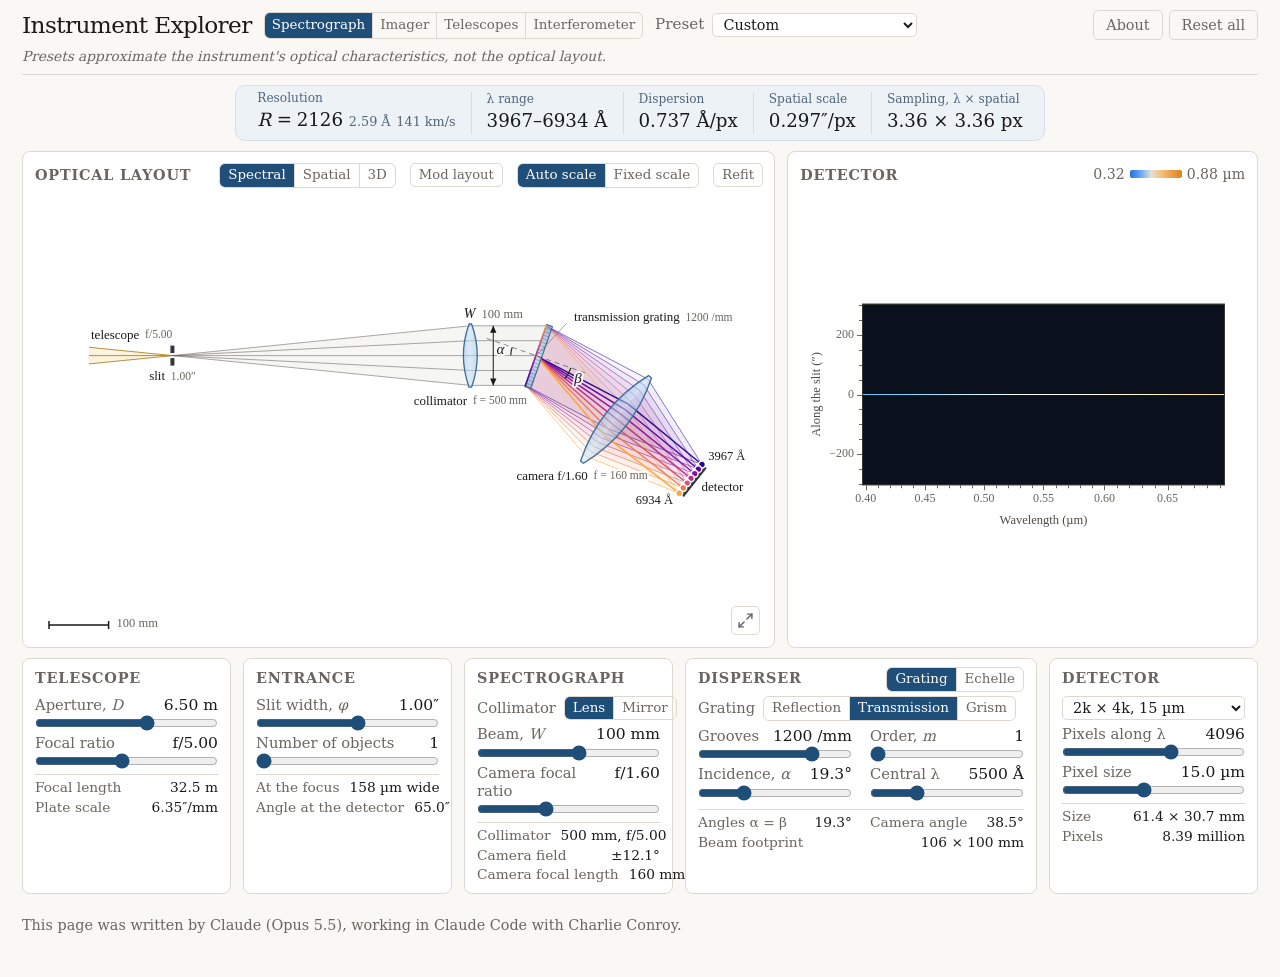
==== index.html @ f8637f64 "site 2026-10-21 00:10 UTC from 8dee43f" ====
<!doctype html>
<html lang="en">
<head>
<meta charset="utf-8">
<meta name="viewport" content="width=device-width, initial-scale=1">
<title>Instrument Explorer</title>
<link rel="stylesheet" href="style.css?v=8dee43f">
<link rel="icon" href="data:image/svg+xml,%3Csvg xmlns=%27http://www.w3.org/2000/svg%27 viewBox=%270 0 16 16%27%3E%3Crect width=%2716%27 height=%2716%27 rx=%273%27 fill=%27%230e1729%27/%3E%3Cpath d=%27M3 11 L8 5 L13 11%27 fill=%27none%27 stroke=%27%23FFB547%27 stroke-width=%271.6%27/%3E%3Cpath d=%27M3 13 L13 13%27 stroke=%27%2358C4FF%27 stroke-width=%271.6%27/%3E%3C/svg%3E">
</head>
<body>
<div id="err" hidden></div>

<header>
  <div class="bar">
    <span class="mark">Instrument Explorer</span>
    <span class="seg" id="instSeg" title="Spectrograph: a slit (or fibers), a collimator, a disperser, and a camera, with the spectra on the detector. Imager: a telescope feeding a detector mosaic, directly or through a reimager, with the image of the sky on the mosaic. Telescopes: the large telescopes themselves, each at its foci, with the pupil and the image of a star. Interferometer: an array of radio antennas, the uv plane that the baselines sample as the Earth turns, and the image that sampling makes."><button id="iSpec" type="button">Spectrograph</button><button id="iImg" type="button">Imager</button><button id="iTelMode" type="button">Telescopes</button><button id="iIntMode" type="button">Interferometer</button></span>
    <label class="presetlab" for="preset" title="Real instruments, with their parameters taken from the instrument papers and manuals (see the README). Presets are approximate and are meant to reproduce the optical design of each spectrograph (and so the numbers); the drawing's spacings, folds, and angles do not follow the actual optical layout. Moving any control afterwards turns the setting into Custom.">Preset
      <select id="preset"></select></label>
    <span class="presetnote">Presets approximate the instrument's optical characteristics, not the optical layout.</span>
    <button id="aboutBtn" class="ghost" type="button" title="About the model: how the numbers are computed, and what the model leaves out.">About</button>
    <button id="reset" class="ghost" type="button" title="Back to the defaults for the whole instrument: a 6.5 m f/5 telescope and a 1″ slit (the worked example of the design notes).">Reset all</button>
  </div>
</header>

<main>
  <div class="stats" id="stats"></div>
  <div class="panels only-spec">
    <section class="panel" id="lvPanel">
      <div class="ph"><h2 title="The spectrograph seen from above, in the plane of the dispersion. Element sizes are to scale: the collimator focal length F_tel × W, the beam diameter W, the illuminated grating length, the camera focal length, and the detector. The distances between the collimator, the grating, and the camera are not specified by the design and are drawn short. White light is drawn as gray rays; after the grating each color is one wavelength, from deep indigo (shortest) to orange-gold (longest), with three rays per wavelength meeting at its focus on the detector. The Spatial view shows the plane along the slit instead.">Optical layout</h2><span class="sp" aria-hidden="true"></span>
        <span class="seg sm only-grat" id="lvViewSeg" title="Spectral: the plane of the dispersion, seen from above, with rays colored by wavelength. Spatial: the plane that holds the slit length, unfolded onto one axis at the central wavelength, with rays colored by position along the slit: each point leaves the collimator as a parallel bundle, the bundles cross at the grating (the pupil), and the camera images the slit onto the detector, inverted and scaled by f_cam / f_col."><button id="vSpec" type="button">Spectral</button><button id="vSpat" type="button">Spatial</button><button id="v3d" type="button" title="The instrument in three dimensions: the dispersion plane with the slit direction as the third axis. Drag to turn it; Top is the Spectral view, Side looks along the dispersion plane.">3D</button></span>
        <button id="lvOptsBtn" class="ghost lv" type="button" title="Drawing options: the collimated beam's length, a fold mirror, which way the grating turns the light, the labels, and the collimator mirror's tilt. None of the options changes a number on the page.">Mod layout</button>
        <span class="seg sm" id="lvSeg" title="Auto scale refits the drawing to the panel after each change. Fixed scale holds the millimeters per pixel (and the scale bar), so the instrument grows and shrinks as the design changes. Scroll to zoom; drag to pan (to turn, in the 3D view). Zooming or panning switches to Fixed scale."><button id="lvAuto" type="button">Auto scale</button><button id="lvFixed" type="button">Fixed scale</button></span>
        <button id="lvReset" class="ghost lv" type="button" title="Fit the drawing to the panel again (double-click does the same). Changes only the view.">Refit</button></div>
      <canvas id="cvL" aria-label="Optical layout"></canvas>
      <div id="lSub" class="lcap" hidden></div>
      <button id="lvExpand" class="ghost lvx" type="button" aria-label="Expand the layout" title="Expand the layout to fill the window, to play with the drawing directly (Esc returns)."></button>
      <div class="ptsbox only-3d" title="Snap the 3D view, and color the rays by wavelength (three wavelengths, as in the Spectral view) or by slit position (the top, center and bottom of the slit, as in the Spatial view)."><span class="seg sm"><button id="v3Top" type="button">Top</button><button id="v3Side" type="button">Side</button><button id="v3Obl" type="button">Oblique</button></span>
        <span>Color</span><span class="seg sm"><button id="c3L" type="button">λ</button><button id="c3S" type="button">Slit</button></span></div>
      <div class="ptsbox only-spatial" title="Points along the slit. 3 fixed: the two ends of the slit and its center. 1 free: a single point; drag it along the slit (or drag its image along the detector)."><span>Slit points</span>
        <span class="seg sm"><button id="sp3" type="button">3 fixed</button><button id="sp1" type="button">1 free</button></span></div>
      <div id="lvOpts" class="lvopts" hidden>
        <div class="ctl" title="Length of the collimated beam, from the collimator to the grating. The length starts at an automatic value that keeps the camera arm clear and changes only the drawing.">
          <label for="sLL"><span>Collimated beam length</span><span class="val" id="vLL"></span></label>
          <input type="range" id="sLL" min="1" max="4" step="0.005">
        </div>
        <div class="ctl only-mirror" title="Tilt of the collimator mirror, which sets how far the beam folds back toward the grating (the beam turns by twice the tilt). The tilt changes only the drawing because the collimator is ideal (in a real spectrograph a larger tilt introduces off-axis aberrations). Until moved, the slider follows the automatic choice that keeps the returning beam clear of the light arriving from the slit.">
          <label for="sCT"><span>Collimator tilt</span><span class="val" id="vCT"></span></label>
          <input type="range" id="sCT" min="0" max="40" step="0.25">
        </div>
        <div class="caserow" title="A flat fold mirror in the collimated beam, as many spectrographs use to make the bench shorter. The fold changes only the drawing."><span>Fold mirror</span>
          <span class="seg sm"><button id="foOff" type="button">Off</button><button id="foOn" type="button">On</button></span></div>
        <div class="ctl only-fold" title="How far the fold mirror turns the beam, 0-360°, counterclockwise on the page (past 180° the turn is clockwise). The angle of incidence on the mirror is |180° - angle| / 2; near 0° or 360° the mirror would lie edge-on to the beam, so no fold is drawn.">
          <label for="sFA"><span>Fold angle</span><span class="val" id="vFA"></span></label>
          <input type="range" id="sFA" min="0" max="360" step="1">
        </div>
        <div class="ctl only-fold" title="Where the fold mirror sits along the collimated beam: the fraction of the way from the collimator (0) to the grating (1).">
          <label for="sFP"><span>Fold position</span><span class="val" id="vFP"></span></label>
          <input type="range" id="sFP" min="0.05" max="0.95" step="0.01">
        </div>
        <div class="caserow" title="Which way the grating turns the light. Flipped tilts the grating the other way about the incoming beam, so the diffracted beam, camera, and detector move to the other side. The flipped layout is a mirror image of the default with the same numbers; the switch changes only the drawing."><span>Grating turns light</span>
          <span class="seg sm"><button id="gfOff" type="button">As drawn</button><button id="gfOn" type="button">Flipped</button></span></div>
        <div class="caserow" title="Show or hide the text and construction marks: labels, numbers, the beam diameter W, the grating normal with α and β, and the scale bar. Hidden leaves the optics and the rays."><span>Labels and marks</span>
          <span class="seg sm"><button id="anOn" type="button">Show</button><button id="anOff" type="button">Hide</button></span></div>
      </div>
    </section>
    <section class="panel">
      <div class="ph"><h2 title="The detector drawn to scale, with the spectrum of each object on the pixels. Each spectrum is the trace of a star on the slit, drawn as a Gaussian across the dispersion whose FWHM is the slit (or fiber) width imaged along the slit; where traces come within a few FWHM their wings add. Color follows wavelength (blue short, amber long); brightness follows the relative blaze efficiency (dimmed outside an echelle order's free spectral range). Grating mode: wavelengths along the bottom, the objects spread over the chip height. Echelle mode: order numbers on the left, blaze wavelengths on the right, the objects stacked within each order. Hover for the wavelength, order, object, resolving power, and dispersion under the pointer; scroll to zoom (the pixel grid and the size of a resolution element appear when zoomed in), drag to pan, double-click to reset.">Detector</h2><span class="sub" id="dSub"></span></div>
      <canvas id="cvD" aria-label="Detector"></canvas>
      <button id="dzReset" class="ghost dzr" type="button" hidden title="Back to the whole chip (double-click does the same).">Reset zoom</button>
    </section>
  </div>


  <div class="panels only-img" id="imgPanels">
    <section class="panel" id="ilvPanel">
      <div class="ph"><h2 title="The imager drawn to scale. Telescope: the whole telescope, folded as built, with light from the sky arriving from the left. Instrument: from the telescope focus to the detector, unfolded. Rays are colored by their place in the field: brick for the top of the field, gray for the center, teal for the bottom; each bundle is the annulus the central obstruction leaves.">Optical layout</h2><span class="sp" aria-hidden="true"></span>
        <span class="seg sm" id="ivSeg" title="Telescope: the whole telescope, to scale. Instrument: from the telescope focus to the detector, to scale."><button id="ivTel" type="button">Telescope</button><button id="ivInst" type="button">Instrument</button></span>
        <button id="ilvOptsBtn" class="ghost lv" type="button" title="Drawing options: the Cassegrain primary's focal ratio and focus position, and the labels. None of the options changes a number on the page.">Mod layout</button>
        <span class="seg sm" title="Auto scale refits the drawing to the panel after each change. Fixed scale holds the millimeters per pixel. Scroll to zoom; drag to pan. Zooming or panning switches to Fixed scale."><button id="ilvAuto" type="button">Auto scale</button><button id="ilvFixed" type="button">Fixed scale</button></span>
        <button id="ilvReset" class="ghost lv" type="button" title="Fit the drawing to the panel again (double-click does the same).">Refit</button></div>
      <canvas id="cvIL" aria-label="Optical layout"></canvas>
      <div class="ptsbox only-iinst" title="To scale: heights and lengths at one scale. Stretched: heights magnified (by the factor in the caption) so that a long, thin instrument fills the panel; lengths stay to scale, and the angles on the page are steeper than the true ones."><span>Heights</span>
        <span class="seg sm"><button id="isOff" type="button">To scale</button><button id="isOn" type="button">Stretched</button></span></div>
      <div id="ilSub" class="lcap" hidden></div>
      <button id="ilvExpand" class="ghost lvx" type="button" aria-label="Expand the layout" title="Expand the layout to fill the window (Esc returns)."></button>
      <div id="ilvOpts" class="lvopts" hidden>
        <div class="ctl only-imirr" title="Focal ratio of the primary mirror of a two- or three-mirror telescope. The final focal ratio is set by the Telescope box; the primary's sets how far the secondary sits from the primary, and so the drawing only.">
          <label for="iF1"><span>Primary focal ratio</span><span class="val" id="vF1"></span></label>
          <input type="range" id="iF1" min="1" max="4" step="0.01">
        </div>
        <div class="ctl only-icass only-iax" title="How far behind the primary the axial focus lies, in units of the aperture D. Changes only the drawing.">
          <label for="iBk"><span>Focus behind the primary</span><span class="val" id="vBk"></span></label>
          <input type="range" id="iBk" min="0.05" max="1" step="0.01">
        </div>
        <div class="ctl only-icass only-inas" title="How far from the telescope's axis the Nasmyth focus lies (the flat tertiary sits 0.2 D in front of the primary), in units of the aperture D. Changes only the drawing.">
          <label for="iBkN"><span>Nasmyth focus from the axis</span><span class="val" id="vBkN"></span></label>
          <input type="range" id="iBkN" min="0.3" max="1.5" step="0.01">
        </div>
        <div class="caserow" title="Show or hide the labels, the field angle in the beam, and the scale bar."><span>Labels and marks</span>
          <span class="seg sm"><button id="ianOn" type="button">Show</button><button id="ianOff" type="button">Hide</button></span></div>
      </div>
    </section>
    <section class="panel">
      <div class="ph"><h2 title="The detector plane: the mosaic's chips, each drawn over the patch of sky the chip covers, on a synthetic field of stars and galaxies. Parts of chips outside the field circle are gray. Each star is drawn with the image the telescope and atmosphere give (seeing, or the Airy pattern when diffraction-limited), integrated over the pixels: scroll to zoom in until the pixels show. The synthetic field is illustrative; the brightness is stretched for display, and nothing on the page depends on the field. Hover for the position, the chip and the pixel; drag to pan, double-click to reset.">Detector plane</h2>
        <span class="hdepth" title="How deep the image goes: the faintest stars and galaxies shown, in magnitudes (a stand-in for the exposure time). The display's white level follows the depth, so a deeper image shows more faint objects and saturates more of the bright ones. A wide view holds too many objects to draw one by one; zoom in to reach the depth set."><label for="iDepth">Depth</label><input type="range" id="iDepth" min="16" max="29" step="0.1"><span class="val" id="vDepth"></span></span>
        <span class="sub" id="sSub"></span>
        <span class="seg sm" title="Draw the full Moon's disk, centered on the field, for scale."><button id="imMoon" type="button">Moon</button></span></div>
      <canvas id="cvS" aria-label="The detector plane: the mosaic on the sky"></canvas>
      <button id="szReset" class="ghost dzr" type="button" hidden title="Back to the whole mosaic (double-click does the same).">Reset zoom</button>
    </section>
  </div>

  <div class="tgrid only-tel" id="telPanels">
    <div class="tleft">
      <section class="panel" id="tlPanel">
        <div class="ph"><h2 title="The telescope drawn to scale at the chosen focus, light from the sky arriving from the left. Rays are colored by their place in the field: brick for the top of the field, gray for the center, teal for the bottom; each bundle is the annulus the central obstruction leaves. Scroll to zoom, drag to pan, double-click to refit.">Optical layout</h2><span class="sp" aria-hidden="true"></span>
          <button id="tlReset" class="ghost lv" type="button" title="Fit the drawing to the panel again (double-click does the same).">Refit</button></div>
        <canvas id="cvTL" aria-label="The telescope"></canvas>
        <div id="tlSub" class="lcap" hidden></div>
      </section>
      <div class="controls tcontrols">
        <section>
          <h2 title="The telescope's foci: one primary with different secondaries (and flat tertiaries) gives different focal ratios and plate scales.">Telescope</h2>
          <div class="caserow" title="The focus: where the light comes to focus, and so the focal ratio and plate scale the instruments there see."><span>Focus</span><select id="tFocus"></select></div>
          <div class="ctl" id="tTrackRow" hidden title="The tracker follows a star across the fixed primary: its angle off the array's axis moves the pupil across the mirror array (the radius of curvature times the angle), and the part of the pupil off the array collects nothing.">
            <label for="tTrack"><span>Tracker</span><span class="val" id="vtTrack"></span></label>
            <input type="range" id="tTrack" min="-6" max="6" step="0.05">
          </div>
          <div class="rds" id="rTelT"></div>
        </section>
        <section>
          <h2 title="The image of a star: the band sets the wavelength of the diffraction pattern, and the seeing the blur of the atmosphere.">Image</h2>
          <div class="caserow" title="The band observed: its wavelength sets the scale of the diffraction pattern (λ / D)."><span>Band</span><select id="tBand"></select></div>
          <div class="caserow" title="Log: five decades, to show the rings and spikes. Linear: the core as the eye sees it."><span>Stretch</span>
            <span class="seg sm"><button id="tsLog" type="button">Log</button><button id="tsLin" type="button">Linear</button></span></div>
          <div class="ctl" title="FWHM of a star's image from the atmosphere alone, at the band's wavelength (the seeing-limited image adds the telescope's diffraction).">
            <label for="tSee"><span>Seeing FWHM</span><span class="val" id="vtSee"></span></label>
            <input type="range" id="tSee" min="-1" max="0.6" step="0.005">
          </div>
          <div class="rds" id="rImgT"></div>
        </section>
      </div>
    </div>
    <section class="panel tright">
      <div class="ph"><h2 title="Top left: the entrance pupil to scale (the primary, less the central obstruction, the spider vanes and anything else in the beam). Bottom: the image of a star, diffraction-limited (perfect optics, no atmosphere: the Fourier transform of the pupil, at the band's wavelength) and seeing-limited (through a Kolmogorov atmosphere in a long exposure: the telescope's transfer function times the atmosphere's), both over the same field, set by the slider. Each image is scaled to its own peak, on a log stretch over five decades or linearly. Top right: the two images' radial profiles for the same star, so the same total light, relative to the diffraction-limited peak; the dashed line marks the edge of the images.">Pupil and image</h2><span class="sp" aria-hidden="true"></span>
        <span class="hdepth" title="The field of both images of a star, in arcseconds across: the same for both, and kept when the telescope, band or seeing changes."><label for="tField">Field</label><input type="range" id="tField" min="-1.301" max="0.699" step="0.005"><span class="val" id="vtField"></span></span></div>
      <canvas id="cvP" aria-label="The pupil, the radial profiles, and the diffraction- and seeing-limited images of a star"></canvas>
    </section>
  </div>

  <div class="tgrid only-int" id="intPanels">
    <div class="tleft">
      <section class="panel" id="alPanel">
        <div class="ph"><h2 title="The antennas on the ground, to scale, seen from above: north up, east to the right. Each pair of antennas is a baseline. Click an antenna to remove or restore the antenna, and drag an antenna to move the antenna (the array then differs from the real configuration). Scroll to zoom, drag the background to pan, double-click to refit.">Array</h2><span class="sp" aria-hidden="true"></span>
          <button id="alReset" class="ghost lv" type="button" title="Fit the array to the panel again (double-click does the same).">Refit</button></div>
        <canvas id="cvA" aria-label="The array's antennas on the ground"></canvas>
        <div id="alSub" class="lcap acap"></div>
        <button id="rRestore" class="ghost dzr" type="button" hidden title="Switch all the antennas back on, each at the antenna's own pad.">Restore the array</button>
      </section>
      <div class="controls rcontrols">
        <section>
          <h2 title="The array: the antennas and where the antennas stand.">Array</h2>
          <div class="caserow" id="rLayRow" title="As built: the array's own pads, in one of the array's configurations. Or a made-up layout of any number of the array's antennas (same dishes, same site): random over a disc, a square grid, an east-west line, the shapes L, T, Y and a cross (antennas spaced evenly along the arms), or a ring."><span>Layout</span><select id="rLay"></select><button id="rRedraw" class="ghost" type="button" hidden title="Draw a new random layout." aria-label="Draw a new random layout">↻</button></div>
          <div class="caserow" id="rCfgRow" title="The array's configuration: the pads on which the antennas stand. The antennas are moved between configurations, compact to extended, over the observatory's cycle."><span>Configuration</span><select id="rCfg"></select></div>
          <div class="ctl" id="rNaRow" hidden title="The number of antennas in the made-up layout, 2 to 10,000. N antennas make N (N − 1) / 2 baselines.">
            <label for="rNa"><span>Antennas</span><span class="val" id="vrNa"></span></label>
            <input type="range" id="rNa" min="0.301" max="4" step="0.001">
          </div>
          <div class="ctl" id="rExtRow" hidden title="The layout's size: approximately the layout's longest baseline (the disc's or ring's diameter, the line's length, the span of the grid's diagonal or of the shape's arms). A layout too crowded for the dishes is enlarged until the dishes stand 1.2 diameters apart.">
            <label for="rExt"><span>Size</span><span class="val" id="vrExt"></span></label>
            <input type="range" id="rExt" min="1.5" max="5.301" step="0.002">
          </div>
          <div class="ctl" id="rConcRow" hidden title="How the antennas crowd toward the center. Along an arm (and along the line, and the grid's rows and columns from the middle), the n-th of m antennas out sits at (n / m)^p of the arm's length: p = 1 spaces the antennas evenly, a larger p packs more of the antennas near the center and fewer toward the ends of the arms. The VLA's arms follow p = 1.716 (fitted to the pads). For Random, the radii go as u^(p / 2) of the disc's: p = 1 is uniform over the area. Antennas are kept at least 1.2 dishes apart.">
            <label for="rConc"><span>Concentration</span><span class="val" id="vrConc"></span></label>
            <input type="range" id="rConc" min="1" max="2" step="0.01">
          </div>
          <div class="ctl" id="rElRow" title="The lowest elevation at which the antennas observe. Below the limit a source gives no samples, so a low source's tracks are cut short. The default is the observatory's stated limit.">
            <label for="rEl"><span>Elevation limit</span><span class="val" id="vrEl"></span></label>
            <input type="range" id="rEl" min="0" max="60" step="0.5">
          </div>
          <div class="rds" id="rArrR"></div>
        </section>
        <section>
          <h2 title="Where the source is, how long the array watches the source, and at what frequency.">Observation</h2>
          <div class="ctl" title="The source's declination. Seen from the source, the Earth's rotation turns each baseline about the pole, so each sample traces an ellipse in the uv plane, flattened by sin(declination): circles toward the pole, lines on the equator.">
            <label for="rDec"><span>Declination</span><span class="val" id="vrDec"></span></label>
            <input type="range" id="rDec" min="-90" max="90" step="0.5">
          </div>
          <div class="ctl" id="rDurRow" title="How long the array observes, in hours of time, centered on the source's transit (the hour angle runs 15.04° an hour). 0 is a snapshot: one sample per baseline. A longer track fills in the uv plane as the Earth turns (Earth-rotation synthesis).">
            <label for="rDur"><span>Duration</span><span class="val" id="vrDur"></span></label>
            <input type="range" id="rDur" min="0" max="24" step="0.1">
          </div>
          <div class="caserow" title="The receiver band."><span>Band</span><select id="rBand"></select></div>
          <div class="ctl" title="The observing frequency. A baseline samples the uv plane at the baseline's length in wavelengths, so a higher frequency spreads the whole uv plane out (finer resolution) and shrinks the primary beam.">
            <label for="rNu"><span>Frequency</span><span class="val" id="vrNu"></span></label>
            <input type="range" id="rNu" min="1" max="2" step="0.001">
          </div>
          <div class="ctl" id="rBwRow" title="The band observed at once, centered on the frequency and kept within the receiver's band. Each baseline then samples a short radial streak of the uv plane, one point per channel (multi-frequency synthesis), which fills the uv plane further. The sky's spectrum is taken as flat.">
            <label for="rBw"><span>Bandwidth</span><span class="val" id="vrBw"></span></label>
            <input type="range" id="rBw" min="0" max="1" step="0.01">
          </div>
          <div class="rds" id="rObsR"></div>
        </section>
        <section>
          <h2 title="How the samples are weighted to make the image, and the model sky being imaged.">Image</h2>
          <div class="caserow wraprow" id="rWtRow" title="Natural: all samples count the same, so the crowded short baselines dominate, giving the best sensitivity and a broad beam. Uniform: each patch of the uv plane counts the same, however many samples fall in the patch, which gives a sharper beam and more noise and changes the sidelobes (lower for the VLA, often higher for ALMA). Robust (Briggs) weighting runs between the two."><span>Weighting</span><span class="seg sm"><button id="rwNat" type="button">Natural</button><button id="rwRob" type="button">Robust</button><button id="rwUni" type="button">Uniform</button></span></div>
          <div class="ctl" id="rRobRow" title="Briggs's robust parameter: −2 gives weights close to uniform, and +2 weights close to natural. 0.5 is a common choice.">
            <label for="rRob"><span>Robust</span><span class="val" id="vrRob"></span></label>
            <input type="range" id="rRob" min="-2" max="2" step="0.1">
          </div>
          <div class="caserow" title="The model sky at the center of the field: a point source, two equal points east and west of the center, a Gaussian, a uniform disc, a thin ring, or the galaxy M101 from the ESA/Hubble mosaic (Hubble images laid over ground-based CFHT and NOAO images, 13.20′ × 10.32′, or 13.8′ wide with the corners of the 3.5° turn that puts north up). The Width slider moves the galaxy nearer or farther. Each has the same total flux."><span>Sky</span><select id="rSky"></select></div>
          <div class="ctl" id="rSizeRow" title="The model's size: the separation of the two points, the Gaussian's FWHM, or the disc's or ring's diameter.">
            <label for="rSize"><span id="lrSize">Size</span><span class="val" id="vrSize"></span></label>
            <input type="range" id="rSize" min="-3" max="3.6" step="0.005">
          </div>
          <div class="rds" id="rImgR"></div>
        </section>
      </div>
    </div>
    <section class="panel tright">
      <div class="ph"><h2 title="Top left: the uv coverage. Each baseline at each moment samples the sky's visibility at one point (dark blue), the baseline's length and direction in wavelengths as seen from the source, and each sample also gives a mirror point (light blue). Top right: the synthesized (dirty) beam, the Fourier transform of the weighted samples: the image of a point source. Bottom: the model sky, and the dirty image the array makes of the sky (times the primary beam): the sky convolved with the synthesized beam. The images are linear, each scaled to the image's own peak (the beam also on a log stretch); negative values are blue. East is to the left on the sky, as seen from below, while u (east) runs to the right in the uv plane, so the uv plane's shapes are the images' mirrored. The ellipse at the dirty image's lower left is the fitted beam.">uv plane and images</h2><span class="sp" aria-hidden="true"></span>
        <span class="hdepth" title="The field of the three images, across: the same for all three, and kept when the configuration, the layout, or the frequency changes (choosing another array or sky resets the field)."><label for="rField">Field</label><input type="range" id="rField" min="-2.5" max="4" step="0.005"><span class="val" id="vrField"></span></span></div>
      <div class="ph2"><span>Play</span>
        <button id="rPlay" class="ghost lv" type="button" title="Play the hours: the hour angle runs from the start of the observation to the end, and the uv tracks grow as the Earth turns (the samples of the moment played in orange).">▶ Hours</button>
        <button id="rPlayA" class="ghost lv" type="button" title="Play the antennas: the antennas join one at a time, in a fixed random order, from two up to all of the antennas switched on, at a steady rate in the logarithm (the count grows by the same factor each second), in six seconds. The baselines grow as N (N − 1) / 2, the uv plane fills, and the beam's sidelobes fall. The antennas not yet added are drawn hollow.">▶ Antennas</button></div>
      <canvas id="cvU" aria-label="The uv coverage, the synthesized beam, the model sky, and the dirty image"></canvas>
      <div class="ptsbox uvbox" id="bsBox" title="The synthesized beam's stretch. Linear: the beam as is, scaled to the beam's peak. Log: the beam's size, |beam|, over three decades (1 to 0.001 of the peak), positive warm and negative blue, to show the faint far sidelobes."><span class="seg sm"><button id="rbLin" type="button">Linear</button><button id="rbLog" type="button">Log</button></span></div>
      <div class="ptsbox uvbox" id="uvBox" title="The uv coverage, or the amplitude of the sky's visibility at each sample (without the primary beam) vs. the sample's distance from the center of the uv plane (the model's curve drawn when the model is round)."><span class="seg sm"><button id="ruvC" type="button">Coverage</button><button id="ruvA" type="button">Amplitude</button></span></div>
    </section>
  </div>

  <div class="controls only-spec">
    <section>
      <h2 title="The telescope that feeds the spectrograph.">Telescope</h2>
      <div class="ctl" title="Diameter of the primary mirror. At a fixed slit width on the sky, the angle the slit subtends in the collimated beam is φD/W, so a bigger telescope needs a proportionally bigger beam (and grating) for the same resolving power.">
        <label for="sD"><span>Aperture, <i>D</i></span><span class="val" id="vD"></span></label>
        <input type="range" id="sD" min="-0.5" max="1.62" step="0.005">
      </div>
      <div class="ctl" title="Focal ratio F_tel = f_tel / D at the focus the spectrograph uses. The focal ratio sets the plate scale, the physical size of the slit, and the collimator focal length F_tel × W (beam matching). Changing the focal ratio stretches the collimator and leaves the resolving power unchanged.">
        <label for="sF"><span>Focal ratio</span><span class="val" id="vF"></span></label>
        <input type="range" id="sF" min="0" max="1.477" step="0.005">
      </div>
      <div class="rds" id="rTel"></div>
    </section>

    <section>
      <h2 title="The slit at the telescope focus. A fiber works the same way, with the fiber core in place of the slit width; many fibers or slitlets make a pseudo-slit with one spectrum per object.">Entrance</h2>
      <div class="ctl" title="Width of the slit on the sky. The slit-limited resolving power is inversely proportional to the slit width: R φ = 2 tan δ W / D in Littrow.">
        <label for="sSW"><span>Slit width, <i>φ</i></span><span class="val" id="vSW"></span></label>
        <input type="range" id="sSW" min="-1.3" max="1" step="0.005">
      </div>
      <div class="ctl" title="Number of objects observed at once: fibers or slitlets along the (pseudo-)slit, each giving a separate spectrum on the detector. In grating mode the spectra spread evenly over the chip height; in echelle mode they stack within the smallest spacing between orders. The gap between neighboring spectra is shown below.">
        <label for="sNO"><span>Number of objects</span><span class="val" id="vNO"></span></label>
        <input type="range" id="sNO" min="0" max="3" step="0.002">
      </div>
      <div class="rds" id="rEnt"></div>
    </section>

    <section>
      <h2 title="Collimator and camera, both treated as ideal (aberration-free) optics.">Spectrograph</h2>
      <div class="caserow"><span>Collimator</span><span class="seg sm" id="colSeg" title="Collimator: a lens (refracting) or a concave mirror (reflecting), which folds the beam back. Both are ideal here, so the numbers on the page are the same either way and only the drawing changes. (A real mirror is achromatic and a real lens is not.)"><button id="cLens" type="button">Lens</button><button id="cMirror" type="button">Mirror</button></span></div>

      <div class="ctl" title="Beam diameter W: the diameter of the collimated beam. The resolving power at a given slit is proportional to W (R φ = 2 tan δ W / D in Littrow), as are the sizes of the grating and the optics; the instrument volume grows roughly as W³.">
        <label for="sW"><span>Beam, <i>W</i></span><span class="val" id="vW"></span></label>
        <input type="range" id="sW" min="0.7" max="3" step="0.005">
      </div>
      <div class="ctl" title="Focal ratio of the camera on the diffracted beam, F_cam = f_cam / W'. The camera focal ratio sets the size of the slit image on the detector: n_pix = φ D F_cam / p, whatever the grating (the notes' camera condition). A faster camera (smaller F) covers more wavelength at coarser sampling; the focal length F_cam W' is shown below.">
        <label for="sFc"><span>Camera focal ratio</span><span class="val" id="vFc"></span></label>
        <input type="range" id="sFc" min="-0.301" max="1.079" step="0.002">
      </div>
      <div class="ctl only-refl" title="Camera–collimator angle: the angle between the collimator and camera axes, fixed by the mechanical layout. Tilting the grating then chooses the central wavelength. Departing from Littrow (0°) makes the diffracted beam narrower or wider than the incident one (the anamorphic factor cos β / cos α).">
        <label for="sPsi"><span>Camera angle</span><span class="val" id="vPsi"></span></label>
        <input type="range" id="sPsi" min="0" max="80" step="0.5">
      </div>

      <div class="ctl only-ech" title="The echelle is worked in quasi-Littrow, with the camera beam separated from the collimator beam by tilting the grating out of the dispersion plane by γ. The resolving power falls as cos γ and the slit images tilt by atan(2 tan γ tan δ).">
        <label for="sGam"><span>Out-of-plane angle, <i>γ</i></span><span class="val" id="vGam"></span></label>
        <input type="range" id="sGam" min="0" max="12" step="0.1">
      </div>
      <div class="rds" id="rSpe"></div>
    </section>

    <section class="c-disp">
      <div class="gh"><h2 title="The grating (and, in echelle mode, the cross-disperser).">Disperser</h2>
        <span class="seg sm" id="modeSeg" title="The kind of spectrograph. Grating: one grating in a low order, the usual long-slit or multi-object design. Echelle: a coarse grating worked at a steep angle in high orders, with a cross-disperser to separate the orders on the detector. Each mode keeps a separate entrance, optics, and detector; the telescope is shared."><button id="mGrat" type="button">Grating</button><button id="mEch" type="button">Echelle</button></span></div>
      <div class="caserow kindrow"><span class="only-grat">Grating</span><span class="only-ech">Cross-disperser</span>
        <span class="seg sm only-grat" id="gtSeg"><button id="gRefl" type="button" title="A ruled or replica reflection grating with blazed facets.">Reflection</button><button id="gTr" type="button" title="A transmission grating: volume-phase holographic or surface-relief (binary), which share the same geometry. By default the grating sits at the symmetric configuration α = β for the central wavelength, with the camera articulated to 2α from the collimator axis. The efficiency envelope of the grating is not modeled.">Transmission</button><button id="gGm" type="button" title="A grism: a grating on a prism (ruled) or between two prisms (VPH), which passes one wavelength, λ0, straight through. The camera sits on the collimator axis, so λ0 lands at the detector center and is fixed by the grism.">Grism</button></span>
        <span class="seg sm only-ech" id="xdSeg" title="The cross-disperser separates the echelle orders perpendicular to the echelle dispersion."><button id="xGr" type="button" title="A first-order reflection grating: order spacing grows as λ², crowding the blue orders.">Grating</button><button id="xVp" type="button" title="A volume-phase (transmission) grating in first order at the symmetric (Bragg) setting for the central wavelength: order spacing grows as λ², like a reflection grating.">VPH</button><button id="xPr" type="button" title="A prism (one or two passes): glass disperses most strongly in the blue, so the orders are spaced more evenly than with a grating.">Prism</button><button id="xGm" type="button" title="A grism: a transmission grating on a prism whose angle passes the central wavelength undeviated.">Grism</button></span></div>
      <div class="dispgrid">
        <div class="ctl only-grat" title="Groove density. With the camera–collimator angle fixed, a finer ruling is worked at steeper angles, which raises the resolving power (R ∝ sin α + sin β) and the dispersion and shortens the wavelength range on the detector.">
          <label for="sG"><span>Grooves</span><span class="val" id="vG"></span></label>
          <input type="range" id="sG" min="1.477" max="3.556" step="0.002">
        </div>
        <div class="ctl only-grat" title="Diffraction order. Order m at λ falls where order m+1 falls at mλ/(m+1): higher orders need an order-sorting filter.">
          <label for="sM"><span>Order, <i>m</i></span><span class="val" id="vM"></span></label>
          <input type="range" id="sM" min="1" max="6" step="1">
        </div>
        <div class="ctl only-refl" title="Blaze wavelength in first order (Littrow), as gratings are cataloged (e.g., 600/7500). The blaze wavelength fixes the facet angle δ = asin(G λ_blaze / 2); the efficiency peaks there and falls off as sinc² (scalar theory).">
          <label for="sLB"><span>Blaze</span><span class="val" id="vLB"></span></label>
          <input type="range" id="sLB" min="3.3" max="4.4" step="0.002">
        </div>
        <div class="ctl only-tr" title="Angle of incidence of the collimated beam on the transmission grating. The angle starts at the symmetric setting α = β for the central wavelength (the Bragg angle of a volume-phase grating). Moving the slider frees the angle; the camera follows the diffracted beam, and R = (sin α + sin β)/(θ_g cos α) and the anamorphic factor cos β / cos α change accordingly. Reset returns to the symmetric setting.">
          <label for="sTA"><span>Incidence, <i>α</i></span><span class="val" id="vTA"></span></label>
          <input type="range" id="sTA" min="0" max="70" step="0.1">
        </div>
        <div class="ctl only-ech" title="Echelle groove density: coarse, so the grating works in high orders (tens to hundreds).">
          <label for="sEG"><span>Grooves</span><span class="val" id="vEG"></span></label>
          <input type="range" id="sEG" min="1" max="2.505" step="0.002">
        </div>
        <div class="ctl only-ech" title="Blaze angle δ of the echelle, named by the R number tan δ (R2 = 63.4°, R4 = 76.0°). In Littrow, R φ = 2 tan δ W / D, so the R number is directly the figure of merit. The illuminated length W / cos δ grows fast as δ steepens.">
          <label for="sED"><span>Blaze</span><span class="val" id="vED"></span></label>
          <input type="range" id="sED" min="45" max="79" step="0.05">
        </div>
        <div class="ctl only-xg" title="Cross-disperser (XD) groove density: the cross-disperser grating (first order), VPH or grism. A finer ruling spreads the orders further apart and covers less wavelength range on the detector.">
          <label for="sXG"><span>XD grooves</span><span class="val" id="vXG"></span></label>
          <input type="range" id="sXG" min="1.477" max="3.176" step="0.002">
        </div>
        <div class="ctl only-xp" title="Apex angle of the cross-dispersing prism, used at minimum deviation for the central wavelength.">
          <label for="sXA"><span>Prism apex</span><span class="val" id="vXA"></span></label>
          <input type="range" id="sXA" min="10" max="70" step="0.5">
        </div>
        <div class="caserow only-xglass" title="Glass of the prism or grism.">
          <span>Glass</span><select id="xGlass"></select>
          <span class="seg sm only-xp" id="passSeg" title="Light passes the prism once, or twice (doubling the dispersion)."><button id="p1" type="button">1 pass</button><button id="p2" type="button">2 passes</button></span>
        </div>
        <div class="ctl only-grism" title="Apex angle A of the grism's prism(s). With the ruling, the glass and the order it sets the undeviated wavelength λ0.">
          <label for="sGA"><span>Prism apex, <i>A</i></span><span class="val" id="vGA"></span></label>
          <input type="range" id="sGA" min="2" max="60" step="0.05">
        </div>
        <div class="caserow only-grism" title="Glass of the grism's prism(s), and the kind of grism: ruled (the grating on the prism's hypotenuse) or VPH (a volume-phase layer between two prisms).">
          <span>Glass</span><select id="gGlass"></select>
          <span class="seg sm" id="gkSeg"><button id="gkR" type="button">Ruled</button><button id="gkV" type="button">VPH</button></span></div>
        <div class="ctl no-grism" title="The wavelength placed at the center of the detector (set by the tilt of the grating).">
          <label for="sLC"><span>Central λ</span><span class="val" id="vLC"></span></label>
          <input type="range" id="sLC" min="3.477" max="4.398" step="0.0005">
        </div>
      </div>
      <div class="rds" id="rDis"></div>
    </section>

    <section>
      <h2 title="The detector at the camera focus, with the long axis along the dispersion.">Detector</h2>
      <div class="caserow"><select id="detSel" title="Common detector formats."></select></div>
      <div class="ctl" title="Pixels along the dispersion.">
        <label for="sNx"><span>Pixels along λ</span><span class="val" id="vNx"></span></label>
        <input type="range" id="sNx" min="2.709" max="4.204" step="0.001">
      </div>
      <div class="ctl only-ech" title="Pixels across the dispersion: in echelle mode they set how many orders fit.">
        <label for="sNy"><span>Pixels across</span><span class="val" id="vNy"></span></label>
        <input type="range" id="sNy" min="2.709" max="4.204" step="0.001">
      </div>
      <div class="ctl" title="Pixel pitch. Finer pixels sample a resolution element more finely from the same camera (n_pix = φ D F_cam / p), at the price of a larger pixel count for the same format.">
        <label for="sPix"><span>Pixel size</span><span class="val" id="vPix"></span></label>
        <input type="range" id="sPix" min="3" max="30" step="0.5">
      </div>
      <div class="rds" id="rDet"></div>
    </section>
  </div>

  <div class="controls only-img icontrols">
    <section>
      <h2 title="The telescope at the focus the imager uses.">Telescope</h2>
      <div class="ctl" title="Diameter of the primary mirror (or lens). The aperture sets the light collected and the diffraction width λ / D; the image scale depends on the focal length F D.">
        <label for="iD"><span>Aperture, <i>D</i></span><span class="val" id="vD_"></span></label>
        <input type="range" id="iD" min="-1.3" max="1.62" step="0.005">
      </div>
      <div class="ctl" title="Focal ratio F = f_tel / D at the focus the imager uses. With a direct imager the focal length F D sets the plate scale, 206265 / (F D) arcsec per mm.">
        <label for="iF"><span>Focal ratio</span><span class="val" id="vF_"></span></label>
        <input type="range" id="iF" min="0" max="1.7" step="0.005">
      </div>
      <div class="ctl" title="Central obstruction ε: the diameter of the secondary mirror (or the prime-focus unit) with the baffles, as a fraction of D. The obstruction removes 1 − ε² of the area and moves light from the Airy core into the rings.">
        <label for="iEps"><span>Central obstruction, <i>ε</i></span><span class="val" id="vEps"></span></label>
        <input type="range" id="iEps" min="0" max="0.6" step="0.005">
      </div>
      <div class="ctl" title="Diameter of the usable field: the telescope's corrected field (over which the telescope and any corrector give good images), or a smaller field stop in the instrument. The field is the part of the mosaic inside this circle.">
        <label for="iFld"><span>Field diameter</span><span class="val" id="vFld"></span></label>
        <input type="range" id="iFld" min="-1" max="2.78" step="0.005">
      </div>
      <div class="caserow" title="The kind of telescope. Prime: the instrument sits at the primary mirror's own focus, in the incoming beam. Cassegrain: a convex secondary inside the prime focus lengthens the focal ratio and sends the light back through the primary. Gregorian: a concave secondary beyond the prime focus does the same (as on the Magellan telescopes). Three-mirror: a concave tertiary corrects a wide field; Korsch (Euclid, Roman, JWST): through the primary's hole to a tertiary behind the primary, then a fold flat to the side; Paul-Baker (Rubin): a tertiary at the primary's center sends the light back up to a camera in the secondary's shadow. The mirrors' positions are the drawing's; their focal lengths are solved to give the focal ratio set above. Schmidt: a spherical mirror behind a thin corrector plate at the mirror's center of curvature; the plate is the aperture stop, so the mirror is larger than the aperture, and the detector sits at the focus inside the tube. Refractor: an objective lens, with the focus behind the lens and nothing in the beam. Changes the drawing and the position of the pupil."><span>Design</span>
        <select id="iTel"><option value="prime">Prime focus</option><option value="cass">Cassegrain</option><option value="greg">Gregorian</option><option value="korsch">Three-mirror (Korsch)</option><option value="pb">Three-mirror (Paul-Baker)</option><option value="schmidt">Schmidt</option><option value="refr">Refractor</option></select></div>
      <div class="caserow only-i2m" title="Where the light comes to focus. Axial: behind the primary, through the hole in the primary (the Cassegrain or Gregorian focus). Nasmyth: a flat tertiary mirror on the axis turns the beam to the side, to a platform on the elevation axis, where a large or heavy instrument can sit without tilting. The flat fold changes no number on the page."><span>Focus</span>
        <span class="seg sm"><button id="ifAx" type="button">Axial</button><button id="ifNa" type="button">Nasmyth</button></span></div>
      <div class="rds" id="rTelI"></div>
    </section>
    <section>
      <h2 title="The band observed and the blur of a star's image.">Sky</h2>
      <div class="caserow" title="The band observed. The band's wavelength enters only through the diffraction width λ / D."><span>Band</span><select id="iBand"></select></div>
      <div class="caserow" title="Seeing: from the ground, the atmosphere blurs each star (a Moffat profile, with the diffraction width added in quadrature). Diffraction: in space, or with adaptive optics, the image is the Airy pattern of the annular aperture at the band's wavelength. Optics: the camera's own aberrations set the image (a fast lens such as TESS's), drawn as a Moffat profile of the blur's FWHM."><span>Image</span>
        <span class="seg sm"><button id="ipSee" type="button">Seeing</button><button id="ipDiff" type="button">Diffraction</button><button id="ipOpt" type="button">Optics</button></span></div>
      <div class="ctl only-isee" title="FWHM of a star's image from the atmosphere (at the band's wavelength).">
        <label for="iSee"><span>Seeing FWHM</span><span class="val" id="vSee"></span></label>
        <input type="range" id="iSee" min="-1" max="0.6" step="0.005">
      </div>
      <div class="ctl only-iopt" title="FWHM of a star's image from the optics' own aberrations.">
        <label for="iBlur"><span>Optics blur FWHM</span><span class="val" id="vBlur"></span></label>
        <input type="range" id="iBlur" min="-1.3" max="2" step="0.005">
      </div>
      <div class="rds" id="rSkyI"></div>
    </section>
    <section>
      <h2 title="What lies between the telescope focus and the detector.">Optics</h2>
      <div class="caserow" title="Direct: the detector at the telescope focus. Reimaged: a collimator makes each star's light parallel, a pupil holds the filter, and a camera of focal ratio F_cam forms the image; the system then works at f/F_cam."><span>Imager</span>
        <span class="seg sm"><button id="ioDir" type="button">Direct</button><button id="ioRe" type="button">Reimaged</button></span></div>
      <div class="caserow only-ire" title="One camera: the reimager images the whole field. Pyramid: a four-sided pyramid mirror at the telescope focus splits the field into quadrants and sends each to its own collimator, camera and detector (as in the Palomar 4-Shooter); each camera then takes only its quadrant's field."><span>Split</span>
        <span class="seg sm"><button id="isp1" type="button">One camera</button><button id="isp4" type="button">Pyramid (4)</button></span></div>
      <div class="ctl only-ire" title="Diameter W of the collimated beam, and of the pupil where the filter sits. The collimator's focal length is F W. The field angles in the beam are the sky angles magnified by D / W.">
        <label for="iW"><span>Beam, <i>W</i></span><span class="val" id="vW_"></span></label>
        <input type="range" id="iW" min="0.7" max="2.7" step="0.005">
      </div>
      <div class="ctl only-ire" title="Focal ratio of the camera on the beam, F_cam = f_cam / W, which is the focal ratio of the whole system: the effective focal length is F_cam D. A camera faster than the telescope reduces the image scale (a focal reducer); a slower one enlarges the image (as adaptive-optics cameras do to sample λ / D).">
        <label for="iFc"><span>Camera focal ratio</span><span class="val" id="vFc_"></span></label>
        <input type="range" id="iFc" min="-0.3" max="2" step="0.002">
      </div>
      <div class="rds" id="rOptI"></div>
    </section>
    <section>
      <h2 title="One chip of the mosaic, or a photographic plate.">Detector</h2>
      <div class="caserow" title="CCD (or infrared array): a grid of pixels. Plate: a photographic emulsion on glass, with no pixels; a star's image is spread by the emulsion, and the plate is digitized later by a scanner in steps of its own."><span>Detector</span>
        <span class="seg sm"><button id="idCcd" type="button">CCD</button><button id="idPlate" type="button">Plate</button></span></div>
      <div class="caserow only-iccd"><select id="iDet" title="Common chip formats."></select></div>
      <div class="ctl only-iccd" title="Pixels across one chip.">
        <label for="iNx"><span>Pixels across</span><span class="val" id="vNx_"></span></label>
        <input type="range" id="iNx" min="2.4" max="4.21" step="0.001">
      </div>
      <div class="ctl only-iccd" title="Pixels up one chip.">
        <label for="iNy"><span>Pixels up</span><span class="val" id="vNy_"></span></label>
        <input type="range" id="iNy" min="2.4" max="4.21" step="0.001">
      </div>
      <div class="ctl only-iccd" title="Pixel pitch. The pixel scale is 206265 p / f_eff.">
        <label for="iPix"><span>Pixel size</span><span class="val" id="vPix_"></span></label>
        <input type="range" id="iPix" min="2" max="30" step="0.1">
      </div>
      <div class="ctl only-iplate" title="The side of the square plate.">
        <label for="iPlate"><span>Plate size</span><span class="val" id="vPlate"></span></label>
        <input type="range" id="iPlate" min="1.7" max="2.75" step="0.002">
      </div>
      <div class="ctl only-iplate" title="How far the emulsion spreads a star's light (a FWHM on the plate, in micrometers): set by the grain and by light scattered inside the emulsion.">
        <label for="iGrain"><span>Emulsion spread</span><span class="val" id="vGrain"></span></label>
        <input type="range" id="iGrain" min="0.7" max="1.8" step="0.005">
      </div>
      <div class="ctl only-iplate" title="The step at which the plate was later digitized: the scan's pixel.">
        <label for="iScan"><span>Scan step</span><span class="val" id="vScan"></span></label>
        <input type="range" id="iScan" min="0.7" max="1.8" step="0.005">
      </div>
      <div class="rds" id="rDetI"></div>
    </section>
    <section>
      <h2 title="The chips tiled into a mosaic at the focus.">Mosaic</h2>
      <div class="ctl only-iccd" title="Chips across the mosaic. A preset's own pattern of rows gives way to a full grid when moved.">
        <label for="iCol"><span>Chips across</span><span class="val" id="vCol"></span></label>
        <input type="range" id="iCol" min="1" max="16" step="1">
      </div>
      <div class="ctl only-iccd" title="Rows of chips.">
        <label for="iRow"><span>Rows</span><span class="val" id="vRow"></span></label>
        <input type="range" id="iRow" min="1" max="16" step="1">
      </div>
      <div class="ctl only-iccd" title="Gap between neighboring chips (packages and wiring leave a margin around the pixels).">
        <label for="iGap"><span>Gap</span><span class="val" id="vGap"></span></label>
        <input type="range" id="iGap" min="0" max="20" step="0.05">
      </div>
      <div class="rds" id="rMosI"></div>
    </section>
  </div>
</main>

<footer>
  <p>This page was written by Claude (Opus 5.5), working in Claude Code with Charlie Conroy.</p>
</footer>

<dialog id="about" class="about" aria-labelledby="aboutTitle">
  <div class="abhead"><h2 id="aboutTitle">About the model</h2><button id="aboutClose" class="ghost" type="button" aria-label="Close">×</button></div>
  <p class="only-int">Each pair of antennas is a baseline. Seen from the source at hour angle H and declination δ, a baseline samples the sky's visibility at (u, v), the baseline's projection on the plane facing the source, in wavelengths. As the Earth turns, each sample moves along an ellipse, and each sample also gives a mirror point (−u, −v). Samples taken with the source below the elevation limit are dropped. A wide band spreads each sample into a radial streak, one point per frequency, over one contiguous band centered on the frequency and kept within the receiver's band (ALMA's basebands occupy two sidebands, for all bands but Band 1). The sky's spectrum is taken as flat, and the primary beam is the one at the frequency set. The antenna positions are the observatories' configuration files (for ALMA, the 43-antenna sets of the current cycle); the made-up layouts use the array's dishes at the array's site.</p>
  <p class="only-int">A single dish (Arecibo) is a filled aperture: the illuminated part of the reflector, taken as uniformly lit, measures all the spacings within the aperture at once, each weighted by the aperture's autocorrelation, so the beam is the aperture's diffraction pattern and the map is the sky convolved with the beam. A single dish measures the zero spacing too, so structures of any size are recovered. The map has no primary-beam taper (a dish maps the sky by scanning).</p>
  <p class="only-int">The M101 sky is the Hubble mosaic heic0602a, in gray, resized to 8000 pixels across (0.099″ a pixel) and turned 3.5° to put north up, with the picture's brightness as the sky's. Image: European Space Agency &amp; NASA. Acknowledgements: Project Investigators for the original Hubble data: K.D. Kuntz (GSFC), F. Bresolin (University of Hawaii), J. Trauger (JPL), J. Mould (NOAO), and Y.-H. Chu (University of Illinois, Urbana); Image processing: Davide De Martin (ESA/Hubble); CFHT image: Canada-France-Hawaii Telescope/J.-C. Cuillandre/Coelum; NOAO image: George Jacoby, Bruce Bohannan, Mark Hanna/NOAO/AURA/NSF. License: CC BY 4.0.</p>
  <p class="only-int">The weighted samples are gridded and Fourier transformed: the weights give the synthesized (dirty) beam, and the weights times the model sky's visibilities give the dirty image, the sky times the primary beam (a Gaussian of the stated half-power width), convolved with the beam. Uniform and robust weighting count the samples in uv cells 1/250 of the longest baseline in wavelengths (wider for sparse samples, so that a track fills the track's cells, and for a random draw of baselines). The beam's size is the FWHM of a Gaussian fitted to the beam's main lobe. The model leaves out noise, calibration, shadowing (one dish blocking another toward a low source), the w term of wide fields, the smearing of a sample over the sample's integration time and channel width, and deconvolution (CLEAN).</p>
  <p class="only-img">The telescope, collimator and camera are ideal thin optics, so each star images to a point at f_eff tan θ from the axis; the numbers come from tracing rays through the optics and are checked against the closed forms (plate scale 206265 / f_eff, pupil position, field angle in the beam) in the validation suite. A star's image is the seeing (a Moffat profile, with the diffraction width added in quadrature) or the Airy pattern of the annular aperture; the band sets only the wavelength of the diffraction width. The field of stars and galaxies is synthetic and illustrative.</p>
  <p class="only-spec">The collimator and camera are ideal (aberration-free), and the dispersers are plane.</p>
  <p class="only-spec">The numbers are measured by tracing rays through the vector grating equation and Snell's law, from the slit to the detector; the closed forms of the design notes (R φ = 2 tan δ W/D in Littrow, F<sub>cam</sub> ≥ n<sub>pix</sub> p/(φ D), and the rest) are reproduced by the trace and checked in the validation suite.</p>
  <p class="only-spec">The resolving power is the FWHM of the slit image, with the grating's diffraction limit and the pixel width added in quadrature; blaze efficiency is the scalar sinc² envelope, relative to the peak.</p>
  <p class="only-spec">Presets come from the instrument papers and manuals. The presets are approximate and are meant to reproduce the optical design of each spectrograph (and so the numbers); the drawing's spacings, folds, and angles do not follow the actual optical layout. Fiber-fed instruments are entered as the slit of equal line width.</p>
</dialog>

<script src="physics.js?v=8dee43f"></script>
<script src="imager.js?v=8dee43f"></script>
<script src="presets.js?v=8dee43f"></script>
<script src="ipresets.js?v=8dee43f"></script>
<script src="imgapp.js?v=8dee43f"></script>
<script src="tpresets.js?v=8dee43f"></script>
<script src="tpupil.js?v=8dee43f"></script>
<script src="telapp.js?v=8dee43f"></script>
<script src="interf.js?v=8dee43f"></script>
<script src="rpresets.js?v=8dee43f"></script>
<script src="intapp.js?v=8dee43f"></script>
<script src="app.js?v=8dee43f"></script>
</body>
</html>
---- style.css ----
:root{
  --ink:#1a1a1a; --muted:#6a6560; --line:#ded9d0; --bg:#faf8f4;
  --panel:#fff; --accent:#1f4e79; --warn:#8a4b00;
}
*{box-sizing:border-box}
body{margin:0;background:var(--bg);color:var(--ink);
  font:18px/1.55 Charter,"PT Serif",Palatino,Georgia,"DejaVu Serif",serif}
/* The panel height is set by the window height, so the panels, the results strip and the
   controls fit on one screen without scrolling. */
:root{--ph:max(250px, calc(100vh - 520px))}
header,main,footer{max-width:1560px;margin:0 auto;padding:0 22px}

#err{position:fixed;inset:0 0 auto 0;z-index:99;background:#7a1420;color:#fff;
  padding:9px 14px;font:12.5px/1.4 ui-monospace,Menlo,monospace;white-space:pre-wrap}

.bar{display:flex;align-items:center;gap:12px;flex-wrap:wrap;padding-top:10px;
  padding-bottom:8px;border-bottom:1px solid var(--line)}
.mark{font-size:1.7rem;letter-spacing:-.025em;line-height:1.05;white-space:nowrap}
.ghost{color:var(--muted);font:inherit;font-size:.9rem;flex:0 0 auto;
  padding:3px 12px;border:1px solid var(--line);border-radius:5px;
  background:transparent;cursor:pointer}
.ghost:hover{background:#f1ede5;color:var(--ink)}
#aboutBtn{margin-left:auto}                                          /* About and Reset all sit together at the right */
#reset{margin-left:-6px}
.presetlab{display:flex;align-items:center;gap:8px;font-size:.95rem;color:var(--muted)}
.presetnote{font-size:.86rem;font-style:italic;color:var(--muted);flex:1 1 220px;min-width:0;line-height:1.3}   /* no width cap: wraps only when the header runs out of room */
select{font:inherit;font-size:.9rem;color:var(--ink);background:#fff;border:1px solid var(--line);
  border-radius:5px;padding:2px 6px;max-width:100%}
#preset{min-width:230px;width:240px}
/* the note on a line of its own under the bar, when it would not fit on one line beside the menu (app.js fitHeader) */
.bar.note-below .presetnote{order:10;flex:1 1 100%;white-space:nowrap;overflow:hidden;text-overflow:ellipsis;margin-top:-4px}                                 /* the open list still shows every name in full */

.seg{display:inline-flex;border:1px solid var(--line);border-radius:6px;overflow:hidden;flex:0 0 auto}
.seg button{font:inherit;font-size:.92rem;padding:2px 11px;border:0;
  background:transparent;color:var(--muted);cursor:pointer;white-space:nowrap}
.seg button+button{border-left:1px solid var(--line)}
.seg button:hover{background:#f1ede5;color:var(--ink)}
.seg button[aria-pressed="true"]{background:var(--accent);color:#fff}
.seg.sm button{font-size:.84rem;padding:1px 8px}

main{padding-top:10px;padding-bottom:6px}
.panels{display:grid;grid-template-columns:minmax(0,1.38fr) minmax(0,1fr);gap:12px;align-items:stretch}
.panels.lwide{grid-template-columns:minmax(0,1.6fr) minmax(0,1fr)}
.panel{background:var(--panel);border:1px solid var(--line);border-radius:8px;padding:8px 12px 10px;position:relative}
.lvopts{position:absolute;left:14px;top:44px;z-index:5;width:290px;background:rgba(255,255,255,.97);border:1px solid var(--line);border-radius:7px;padding:8px 11px 6px;box-shadow:0 3px 12px rgba(0,0,0,.10)}
.lvopts[hidden]{display:none}
.ptsbox{position:absolute;left:14px;top:46px;z-index:4;display:flex;align-items:center;gap:8px;font-size:.9rem;color:var(--muted);background:rgba(255,255,255,.92);padding:2px 4px;border-radius:6px}
body:not(.v-spatial) .only-spatial{display:none}
body:not(.v-3d) .only-3d{display:none}
.lvx{position:absolute;right:14px;bottom:12px;z-index:4;background:rgba(255,255,255,.92);padding:5px;line-height:0}
.dzr{position:absolute;right:14px;bottom:12px;z-index:4;background:rgba(255,255,255,.92);font-size:.82rem;padding:2px 9px}
.dzr[hidden]{display:none}
/* the detector's key, in the header's readout slot */
.ph .sub .lg{margin-left:14px;white-space:nowrap}
.lgsw{display:inline-block;width:52px;height:8px;border-radius:2px;margin:0 5px;vertical-align:1px;
  background:linear-gradient(90deg,rgb(40,110,220) 0%,rgb(96,166,245) 19.6%,rgb(228,224,214) 41.1%,rgb(246,186,105) 64.3%,rgb(222,128,30) 100%)}
.val small{font-size:.8em;color:var(--muted)}
.lvx svg{width:17px;height:17px;fill:none;stroke:currentColor;stroke-width:2;stroke-linecap:round;stroke-linejoin:round}
/* the layout expanded to fill the window */
body.lv-expanded{overflow:hidden}
body.lv-expanded::before{content:"";position:fixed;inset:0;background:rgba(40,36,30,.5);z-index:49}
body.lv-expanded #lvPanel{position:fixed;inset:10px;z-index:50;display:flex;flex-direction:column;box-shadow:0 8px 30px rgba(0,0,0,.25)}
body.lv-expanded #lvPanel canvas{flex:1 1 auto;height:auto;min-height:0}
body:not(.fold-on) .only-fold{display:none}
.ph{display:flex;align-items:center;gap:14px;height:30px;flex-wrap:nowrap}
.ph h2{margin:0;white-space:nowrap;flex:0 0 auto}
.ph .sub{font-size:.88rem;color:var(--muted);margin-left:auto;white-space:nowrap;overflow:hidden;
  text-overflow:ellipsis;font-variant-numeric:tabular-nums}
.ph .sub b{color:var(--ink);font-weight:500}
canvas{display:block;width:100%;height:var(--ph);touch-action:pan-y}
#cvD{cursor:crosshair}
#cvL{cursor:grab}
.ph .lv{font-size:.82rem;padding:1px 8px}
.ph .sub{flex:1 1 auto;min-width:0;text-align:right}
.ph .sp{flex:1 1 auto}
/* the layout's caption (what the drawing simplifies, or how to steer it), beside the scale bar */
.lcap{position:absolute;left:var(--capL,26px);right:58px;bottom:13px;z-index:3;pointer-events:none;
  font-size:.82rem;line-height:1.25;color:var(--muted)}

#cvD.zoomed{cursor:grab}

/* results strip: a compact card, centered, on a pale tint of the accent; one number per cell */
.stats{--rl:#d3dee9;display:flex;flex-wrap:nowrap;align-items:center;width:fit-content;max-width:100%;box-sizing:border-box;
  margin:0 auto 10px;background:#edf2f7;border:1px solid var(--rl);border-radius:10px;padding:5px 6px}
.stat{flex:0 0 auto;padding:0 15px;border-left:1px solid var(--rl);display:flex;flex-direction:column;justify-content:center;min-width:0}
.stat:first-child{border-left:none}
.stat .k{font-size:.76rem;color:#52657a;line-height:1.2;white-space:nowrap}
.stat .v{font-size:1.14rem;line-height:1.72rem;font-variant-numeric:tabular-nums;white-space:nowrap;overflow:hidden;text-overflow:ellipsis}
.stat .v small{font-size:.8rem;color:#52657a;margin-left:.45em}
.stat .v .pre{margin-right:.25em}
.flags{display:flex;flex:0 1 auto;flex-wrap:nowrap;gap:4px 6px;align-items:center;padding:0 8px 0 14px;min-width:0;overflow:hidden;
  border-left:1px solid var(--rl);align-self:stretch}
.flag{white-space:nowrap;overflow:hidden;text-overflow:ellipsis;min-width:0;font-size:.8rem;line-height:1.25;color:var(--warn);border:1px solid #e6cfae;background:#fdf6ea;
  border-radius:5px;padding:1px 7px}
.flag::before{content:"⚠ ";}
.flag.ok{color:var(--muted);border-color:var(--line);background:transparent}
.flag.ok::before{content:"";}

/* Telescope, Entrance, Spectrograph and Detector share one width; the Disperser box is wider */
.controls{display:grid;grid-template-columns:minmax(196px,1fr) minmax(196px,1fr) minmax(196px,1fr) minmax(352px,1.6fr) minmax(196px,1fr);
  gap:12px;margin-top:10px;align-items:stretch}
.controls section{background:var(--panel);border:1px solid var(--line);border-radius:8px;padding:8px 12px 8px;min-width:0}
h2{font-size:.9rem;font-weight:600;letter-spacing:.055em;text-transform:uppercase;
  color:var(--muted);margin:0 0 6px}
.gh{display:flex;align-items:baseline;justify-content:space-between;gap:8px;flex-wrap:wrap;margin-bottom:4px}
.gh h2{margin:0}
.dispgrid{display:grid;grid-template-columns:minmax(0,1fr) minmax(0,1fr);gap:0 18px}

.ctl{margin-bottom:3px}
.ctl label{display:flex;justify-content:space-between;align-items:baseline;
  gap:8px;font-size:.92rem;line-height:1.25;color:var(--muted);margin-bottom:0}
.ctl .val{color:var(--ink);font-variant-numeric:tabular-nums;font-size:.97rem;white-space:nowrap}
input[type=range]{display:block;width:100%;accent-color:var(--accent);height:16px;margin:0}
sup,sub{line-height:0}
.caserow{display:flex;align-items:center;gap:8px;margin:2px 0 5px;font-size:.92rem;color:var(--muted)}
.caserow select{flex:1 1 auto;min-width:0}
#xGlass{min-width:96px}
.c-disp .caserow{flex-wrap:wrap;row-gap:4px}
.c-disp .kindrow{margin:0 0 6px}
#passSeg{margin-left:auto}

.rds{margin-top:5px;border-top:1px solid var(--line);padding-top:3px}
.rd{display:flex;justify-content:space-between;gap:10px;font-size:.86rem;line-height:1.3;padding:1px 0}
.rd span{color:var(--muted);white-space:nowrap}
.rd b{font-weight:500;font-variant-numeric:tabular-nums;text-align:right;white-space:nowrap}
.tcontrols .rd b{white-space:normal}                 /* the telescopes' longer descriptions wrap */

/* visibility by mode and feed */
body.m-ech .only-grat, body.m-grat .only-ech, body.m-ech .only-refl, body.g-tr .only-refl{display:none}
body.m-ech .only-tr, body.g-refl .only-tr{display:none}
body.g-gr .only-refl, body.g-gr .only-tr, body.m-grat.g-gr .no-grism, body.m-ech .only-grism, body.g-tr .only-grism, body.g-refl .only-grism{display:none}
body.c-lens .only-mirror{display:none}
body.m-grat .only-xg, body.m-grat .only-xp, body.m-grat .only-xglass{display:none}
body.x-grating .only-xp, body.x-grating .only-xglass{display:none}
body.x-vph .only-xp, body.x-vph .only-xglass{display:none}
body.x-prism .only-xg{display:none}
body.x-grism .only-xp{display:none}

footer{padding:6px 22px 34px;font-size:.9rem;color:var(--muted);line-height:1.55}
footer p{margin:.5em 0;max-width:120ch}
.src{font-size:.86rem}
/* About the model: a dialog opened from the header */
.about{max-width:640px;width:calc(100% - 40px);border:1px solid var(--line);border-radius:10px;padding:14px 24px 18px;
  background:var(--panel);color:var(--ink);font-size:.95rem;line-height:1.55;box-shadow:0 10px 34px rgba(0,0,0,.22)}
.about::backdrop{background:rgba(40,36,30,.45)}
.about .abhead{display:flex;align-items:center;justify-content:space-between;margin-bottom:4px}
.about h2{margin:0}
.about p{margin:.6em 0}
#aboutClose{font-size:1.15rem;line-height:1;padding:2px 9px}

/* the header note stays on one line: below 1540 px (with the Spectrograph | Imager switch) a smaller title and menu */
@media (max-width:1540px){
  .mark{font-size:1.45rem}
  #preset{width:205px;min-width:0}
}
@media (max-width:1240px){
  .controls{grid-template-columns:repeat(3,minmax(0,1fr))}
  .controls .c-disp{grid-column:span 2}
}
@media (max-width:860px){
  .stats{width:auto;overflow-x:auto;scrollbar-width:none}           /* one row on a phone too: it scrolls sideways */
  .stats .flags{overflow:visible}
  .ptsbox,.lvopts{position:static;width:auto;margin:6px 0 0}
  header,main,footer{padding-left:16px;padding-right:16px}
  .panels,.panels.lwide,.controls{grid-template-columns:minmax(0,1fr)}
  .controls .c-disp{grid-column:auto}
  .dispgrid{grid-template-columns:minmax(0,1fr)}
  :root{--ph:300px}

  .ph{height:auto;flex-wrap:wrap;row-gap:4px}
  .ph .sub{flex-basis:100%;text-align:left;order:9}
  .lvopts{width:calc(100% - 28px)}
  #aboutBtn,#reset{margin-left:0}
}

/* the disperser box is the widest: its readouts sit in two columns */
.c-disp .rds{display:grid;grid-template-columns:minmax(0,1fr) minmax(0,1fr);column-gap:18px}
.c-disp .rd.wide{grid-column:1 / -1}
.c-disp .rd.wide b{white-space:normal;text-align:right}
@media (max-width:860px){ .c-disp .rds{grid-template-columns:minmax(0,1fr)} }

/* ---- Imager mode */
body.inst-spec .only-img, body.inst-img .only-spec, body.inst-tel .only-img, body.inst-tel .only-spec, body:not(.inst-tel) .only-tel, body.inst-int .only-img, body.inst-int .only-spec, body:not(.inst-int) .only-int{display:none !important}
/* the Telescopes mode: the layout and its controls on the left, the pupil-and-image panel the full height on the right */
.tgrid{display:grid;grid-template-columns:minmax(0,1.2fr) minmax(0,1fr);gap:12px;align-items:stretch}
.tleft{display:flex;flex-direction:column;min-width:0}
.tright{display:flex;flex-direction:column;min-width:0}
.tright canvas{flex:1 1 0;height:0;min-height:0}
.tcontrols{grid-template-columns:repeat(2,minmax(0,1fr))}
body.inst-tel #stats{display:none}                  /* no summary strip in the Telescopes mode: the figures are in the boxes */
body.inst-int #stats, body.inst-int .presetnote{display:none}      /* the Interferometer: no strip, and the note on optical presets does not apply */
.rcontrols{grid-template-columns:repeat(3,minmax(0,1fr))}
.rcontrols .rd b{white-space:normal}
.acap{left:var(--capLA,26px)}
.uvbox{left:auto;top:auto;padding:0;background:transparent}
.wraprow{flex-wrap:wrap;row-gap:3px}
.rcontrols [hidden]{display:none !important}
#rRedraw{padding:0 7px;font-size:1rem;line-height:1.35}
#rPlay:disabled,#rPlayA:disabled{opacity:.45;cursor:default}
.ph2{display:flex;align-items:center;gap:8px;height:26px;margin-top:2px;font-size:.88rem;color:var(--muted)}
.ph2 .lv{font-size:.82rem;padding:1px 9px;min-width:92px}
@media (max-width:860px){
  .tgrid,.tcontrols,.rcontrols{grid-template-columns:minmax(0,1fr)}
  .tright canvas{flex:none;height:640px}
}
#cvTL{cursor:grab}
body:not(.it-cass):not(.it-greg) .only-icass, body:not(.it-cass):not(.it-greg) .only-i2m{display:none}
body:not(.it-cass):not(.it-greg):not(.it-korsch):not(.it-pb) .only-imirr{display:none}
body.in-nas .only-iax, body:not(.in-nas) .only-inas{display:none}
body:not(.iv-inst) .only-iinst, body.isplit .only-iinst{display:none}
body:not(.io-re) .only-ire{display:none}
body:not(.ip-seeing) .only-isee{display:none}
body:not(.ip-optics) .only-iopt{display:none}
body.idet-plate .only-iccd, body:not(.idet-plate) .only-iplate{display:none}
.icontrols{grid-template-columns:repeat(5,minmax(196px,1fr))}
#cvS{cursor:crosshair}
.seg[hidden]{display:none}
.caserow.wraprow{flex-wrap:wrap;row-gap:3px}
.rcontrols [hidden]{display:none !important}
#rRedraw{padding:0 7px;font-size:1rem;line-height:1.35}
/* the depth slider in the detector plane's header */
.hdepth{display:flex;align-items:center;gap:6px;flex:0 0 auto;font-size:.86rem;color:var(--muted)}
.hdepth input[type=range]{width:110px}
.hdepth .val{color:var(--ink);font-variant-numeric:tabular-nums;font-size:.86rem;min-width:4.6em}
#cvS.zoomed{cursor:grab}
#cvIL{cursor:grab}
#instSeg button{font-size:.84rem;padding:2px 7px}
body.ilv-expanded{overflow:hidden}
body.ilv-expanded::before{content:"";position:fixed;inset:0;background:rgba(40,36,30,.5);z-index:49}
body.ilv-expanded #ilvPanel{position:fixed;inset:10px;z-index:50;display:flex;flex-direction:column;box-shadow:0 8px 30px rgba(0,0,0,.25)}
body.ilv-expanded #ilvPanel canvas{flex:1 1 auto;height:auto;min-height:0}
@media (max-width:1240px){ .icontrols{grid-template-columns:repeat(3,minmax(0,1fr))} }
@media (max-width:860px){ .icontrols{grid-template-columns:minmax(0,1fr)} }
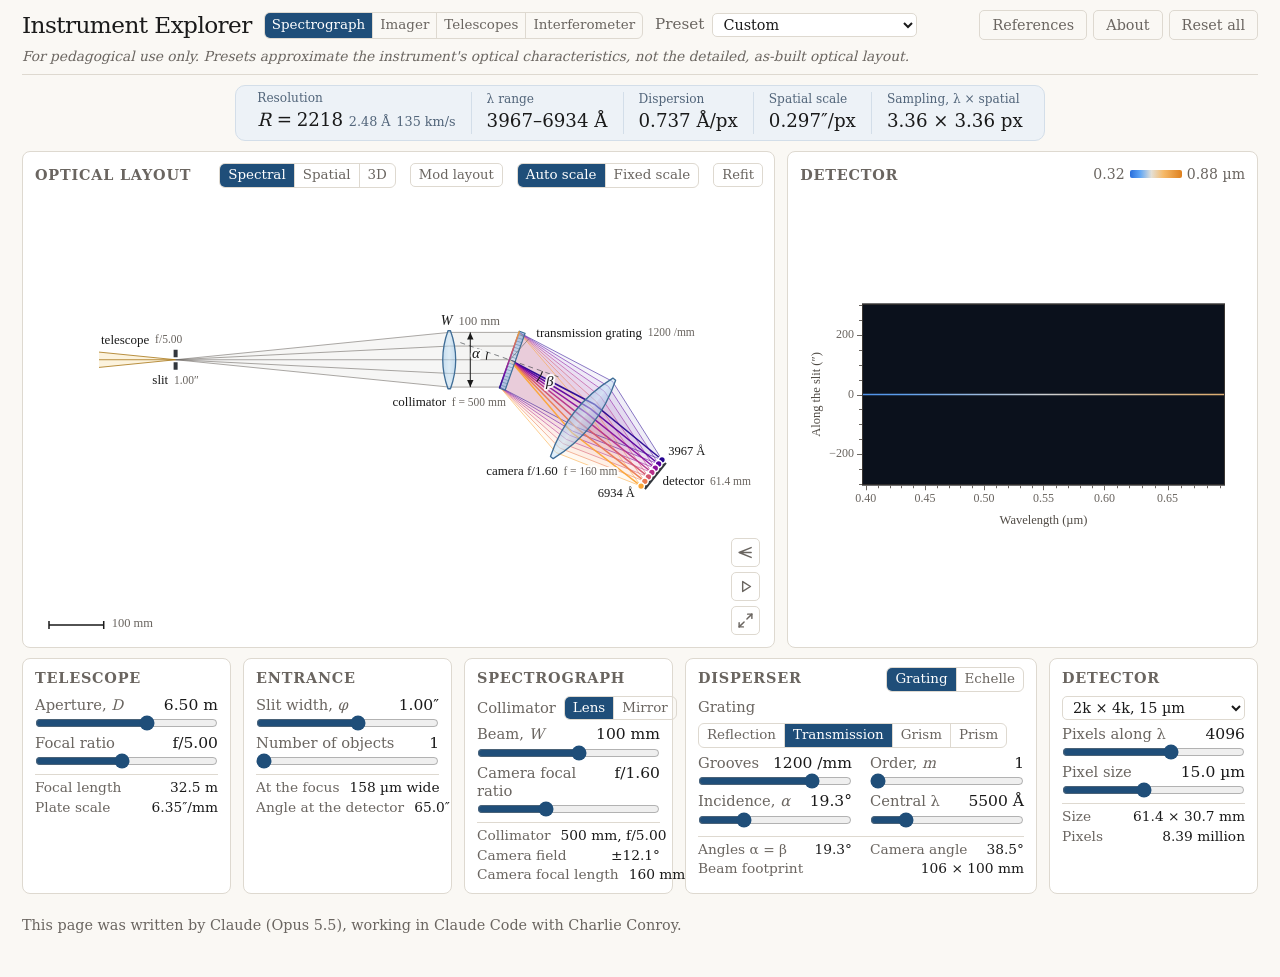
==== commit 6ddf9470: "site 2026-11-19 18:47 UTC from 57b9341" ====
--- a/index.html
+++ b/index.html
@@ -4,7 +4,7 @@
 <meta charset="utf-8">
 <meta name="viewport" content="width=device-width, initial-scale=1">
 <title>Instrument Explorer</title>
-<link rel="stylesheet" href="style.css?v=8dee43f">
+<link rel="stylesheet" href="style.css?v=57b9341">
 <link rel="icon" href="data:image/svg+xml,%3Csvg xmlns=%27http://www.w3.org/2000/svg%27 viewBox=%270 0 16 16%27%3E%3Crect width=%2716%27 height=%2716%27 rx=%273%27 fill=%27%230e1729%27/%3E%3Cpath d=%27M3 11 L8 5 L13 11%27 fill=%27none%27 stroke=%27%23FFB547%27 stroke-width=%271.6%27/%3E%3Cpath d=%27M3 13 L13 13%27 stroke=%27%2358C4FF%27 stroke-width=%271.6%27/%3E%3C/svg%3E">
 </head>
 <body>
@@ -14,9 +14,12 @@
   <div class="bar">
     <span class="mark">Instrument Explorer</span>
     <span class="seg" id="instSeg" title="Spectrograph: a slit (or fibers), a collimator, a disperser, and a camera, with the spectra on the detector. Imager: a telescope feeding a detector mosaic, directly or through a reimager, with the image of the sky on the mosaic. Telescopes: the large telescopes themselves, each at its foci, with the pupil and the image of a star. Interferometer: an array of radio antennas, the uv plane that the baselines sample as the Earth turns, and the image that sampling makes."><button id="iSpec" type="button">Spectrograph</button><button id="iImg" type="button">Imager</button><button id="iTelMode" type="button">Telescopes</button><button id="iIntMode" type="button">Interferometer</button></span>
-    <label class="presetlab" for="preset" title="Real instruments, with their parameters taken from the instrument papers and manuals (see the README). Presets are approximate and are meant to reproduce the optical design of each spectrograph (and so the numbers); the drawing's spacings, folds, and angles do not follow the actual optical layout. Moving any control afterwards turns the setting into Custom.">Preset
+    <label class="presetlab" for="preset" title="Real instruments, with their parameters taken from the instrument papers and manuals (see References). Presets are approximate and are meant to reproduce the optical design of each spectrograph (and so the numbers); the drawing's spacings, folds, and angles do not follow the actual optical layout. Moving any control afterwards turns the setting into Custom.">Preset
       <select id="preset"></select></label>
-    <span class="presetnote">Presets approximate the instrument's optical characteristics, not the optical layout.</span>
+    <label class="presetlab" id="settingLab" for="setting" title="The instrument's settings: its arms, channels, gratings, bands or cameras." hidden>Setting
+      <select id="setting"></select></label>
+    <span class="presetnote"><span class="pedonly">For pedagogical use only.</span> <span class="pnote">Presets approximate the instrument's optical characteristics, not the detailed, as-built optical layout.</span></span>
+    <button id="refsBtn" class="ghost" type="button" title="The sources of the selected preset's numbers, and of the model.">References</button>
     <button id="aboutBtn" class="ghost" type="button" title="About the model: how the numbers are computed, and what the model leaves out.">About</button>
     <button id="reset" class="ghost" type="button" title="Back to the defaults for the whole instrument: a 6.5 m f/5 telescope and a 1″ slit (the worked example of the design notes).">Reset all</button>
   </div>
@@ -26,16 +29,16 @@
   <div class="stats" id="stats"></div>
   <div class="panels only-spec">
     <section class="panel" id="lvPanel">
-      <div class="ph"><h2 title="The spectrograph seen from above, in the plane of the dispersion. Element sizes are to scale: the collimator focal length F_tel × W, the beam diameter W, the illuminated grating length, the camera focal length, and the detector. The distances between the collimator, the grating, and the camera are not specified by the design and are drawn short. White light is drawn as gray rays; after the grating each color is one wavelength, from deep indigo (shortest) to orange-gold (longest), with three rays per wavelength meeting at its focus on the detector. The Spatial view shows the plane along the slit instead.">Optical layout</h2><span class="sp" aria-hidden="true"></span>
-        <span class="seg sm only-grat" id="lvViewSeg" title="Spectral: the plane of the dispersion, seen from above, with rays colored by wavelength. Spatial: the plane that holds the slit length, unfolded onto one axis at the central wavelength, with rays colored by position along the slit: each point leaves the collimator as a parallel bundle, the bundles cross at the grating (the pupil), and the camera images the slit onto the detector, inverted and scaled by f_cam / f_col."><button id="vSpec" type="button">Spectral</button><button id="vSpat" type="button">Spatial</button><button id="v3d" type="button" title="The instrument in three dimensions: the dispersion plane with the slit direction as the third axis. Drag to turn it; Top is the Spectral view, Side looks along the dispersion plane.">3D</button></span>
-        <button id="lvOptsBtn" class="ghost lv" type="button" title="Drawing options: the collimated beam's length, a fold mirror, which way the grating turns the light, the labels, and the collimator mirror's tilt. None of the options changes a number on the page.">Mod layout</button>
+      <div class="ph"><h2 title="The spectrograph seen from above, in the plane of the dispersion. Element sizes are to scale: the collimator focal length F_tel × W, the beam diameter W, the illuminated grating length, the camera focal length, and the detector. The distances between the collimator, the grating, and the camera follow the published layout where a source gives them (the preset's note says so); elsewhere they are schematic and drawn short. White light is drawn as gray rays; after the grating each color is one wavelength, from deep indigo (shortest) to orange-gold (longest), with three rays per wavelength meeting at its focus on the detector. The Spatial view shows the plane along the slit instead.">Optical layout</h2><span class="sp" aria-hidden="true"></span>
+        <span class="seg sm only-grat" id="lvViewSeg" title="Spectral: the plane of the dispersion, seen from above, with rays colored by wavelength. Spatial: the plane that holds the slit length, unfolded onto one axis at the central wavelength, with rays colored by position along the slit: each point leaves the collimator as a parallel bundle, the bundles cross at the grating (the pupil), and the camera images the slit onto the detector, inverted and scaled by f_cam / f_col."><button id="vSpec" type="button">Spectral</button><button id="vSpat" type="button">Spatial</button><button id="v3d" type="button" title="The instrument in three dimensions: the dispersion plane with the slit direction (or, for an echelle, the cross-dispersion) as the third axis. Each echelle is drawn in its own arrangement: a single pass (HIRES), prisms passed twice (MagE, ESI, FIRE), a double pass through one lens (MIKE, M2FS), the collimator passed again to an intermediate spectrum (X-Shooter) or a white pupil (HARPS, UVES, FEROS, ESPRESSO, G-CLEF, ZShooter). Drag to turn it; Top looks down on the dispersion plane, Side along it.">3D</button></span>
+        <button id="lvOptsBtn" class="ghost lv" type="button" title="Drawing options: the collimated beam's length, the camera's distance, a fold mirror, which way the grating turns the light, the labels, and the collimator mirror's tilt. None of the options changes a number on the page.">Mod layout</button>
         <span class="seg sm" id="lvSeg" title="Auto scale refits the drawing to the panel after each change. Fixed scale holds the millimeters per pixel (and the scale bar), so the instrument grows and shrinks as the design changes. Scroll to zoom; drag to pan (to turn, in the 3D view). Zooming or panning switches to Fixed scale."><button id="lvAuto" type="button">Auto scale</button><button id="lvFixed" type="button">Fixed scale</button></span>
         <button id="lvReset" class="ghost lv" type="button" title="Fit the drawing to the panel again (double-click does the same). Changes only the view.">Refit</button></div>
       <canvas id="cvL" aria-label="Optical layout"></canvas>
       <div id="lSub" class="lcap" hidden></div>
       <button id="lvExpand" class="ghost lvx" type="button" aria-label="Expand the layout" title="Expand the layout to fill the window, to play with the drawing directly (Esc returns)."></button>
       <div class="ptsbox only-3d" title="Snap the 3D view, and color the rays by wavelength (three wavelengths, as in the Spectral view) or by slit position (the top, center and bottom of the slit, as in the Spatial view)."><span class="seg sm"><button id="v3Top" type="button">Top</button><button id="v3Side" type="button">Side</button><button id="v3Obl" type="button">Oblique</button></span>
-        <span>Color</span><span class="seg sm"><button id="c3L" type="button">λ</button><button id="c3S" type="button">Slit</button></span></div>
+        <span class="only-grat3">Color</span><span class="seg sm only-grat3"><button id="c3L" type="button">λ</button><button id="c3S" type="button">Slit</button></span></div>
       <div class="ptsbox only-spatial" title="Points along the slit. 3 fixed: the two ends of the slit and its center. 1 free: a single point; drag it along the slit (or drag its image along the detector)."><span>Slit points</span>
         <span class="seg sm"><button id="sp3" type="button">3 fixed</button><button id="sp1" type="button">1 free</button></span></div>
       <div id="lvOpts" class="lvopts" hidden>
@@ -43,6 +46,10 @@
           <label for="sLL"><span>Collimated beam length</span><span class="val" id="vLL"></span></label>
           <input type="range" id="sLL" min="1" max="4" step="0.005">
         </div>
+        <div class="ctl" title="Distance from the grating to the camera (a mirror camera's corrector). The distance starts at an automatic value that keeps the camera clear of the collimator, or at the published one, and changes only the drawing.">
+          <label for="sCL"><span>Camera distance</span><span class="val" id="vCL"></span></label>
+          <input type="range" id="sCL" min="1" max="4" step="0.005">
+        </div>
         <div class="ctl only-mirror" title="Tilt of the collimator mirror, which sets how far the beam folds back toward the grating (the beam turns by twice the tilt). The tilt changes only the drawing because the collimator is ideal (in a real spectrograph a larger tilt introduces off-axis aberrations). Until moved, the slider follows the automatic choice that keeps the returning beam clear of the light arriving from the slit.">
           <label for="sCT"><span>Collimator tilt</span><span class="val" id="vCT"></span></label>
           <input type="range" id="sCT" min="0" max="40" step="0.25">
@@ -59,6 +66,8 @@
         </div>
         <div class="caserow" title="Which way the grating turns the light. Flipped tilts the grating the other way about the incoming beam, so the diffracted beam, camera, and detector move to the other side. The flipped layout is a mirror image of the default with the same numbers; the switch changes only the drawing."><span>Grating turns light</span>
           <span class="seg sm"><button id="gfOff" type="button">As drawn</button><button id="gfOn" type="button">Flipped</button></span></div>
+        <div class="caserow" title="Camera: a lens (refracting), or a catadioptric mirror camera with an internal focus (HIRES, Hectospec, Hectochelle): a weak corrector, then a spherical mirror that returns the light to a focus inside the arriving beam, where the detector and its dewar block the middle of the beam. Both are ideal here, so the camera type changes only the drawing."><span>Camera</span>
+          <span class="seg sm" id="camSeg"><button id="kLens" type="button">Lens</button><button id="kMirror" type="button">Mirror</button></span></div>
         <div class="caserow" title="Show or hide the text and construction marks: labels, numbers, the beam diameter W, the grating normal with α and β, and the scale bar. Hidden leaves the optics and the rays."><span>Labels and marks</span>
           <span class="seg sm"><button id="anOn" type="button">Show</button><button id="anOff" type="button">Hide</button></span></div>
       </div>
@@ -113,15 +122,19 @@
   <div class="tgrid only-tel" id="telPanels">
     <div class="tleft">
       <section class="panel" id="tlPanel">
-        <div class="ph"><h2 title="The telescope drawn to scale at the chosen focus, light from the sky arriving from the left. Rays are colored by their place in the field: brick for the top of the field, gray for the center, teal for the bottom; each bundle is the annulus the central obstruction leaves. Scroll to zoom, drag to pan, double-click to refit.">Optical layout</h2><span class="sp" aria-hidden="true"></span>
+        <div class="ph"><h2 title="The telescope drawn to scale at the chosen focus, light from the sky arriving from the left. Rays are colored by their place in the field: brick for the top of the field, gray for the center, teal for the bottom; each bundle is the annulus the central obstruction leaves. Scroll to zoom, drag to pan, double-click to refit. 3D: the telescope stands with the sky overhead; drag to turn it, shift- or right-drag to pan, double-click to reset.">Optical layout</h2><span class="sp" aria-hidden="true"></span>
+          <span class="seg sm" title="2D: the telescope cut through its axis, folded on the page. 3D: the same telescope in the round, with the primary's segments and the spider vanes that shape the pupil."><button id="tv2d" type="button">2D</button><button id="tv3d" type="button">3D</button></span>
           <button id="tlReset" class="ghost lv" type="button" title="Fit the drawing to the panel again (double-click does the same).">Refit</button></div>
         <canvas id="cvTL" aria-label="The telescope"></canvas>
+        <div class="ptsbox" id="tl3dBox" hidden title="Snap the 3D view. Top: seen from the sky, as the Pupil panel draws the pupil. Side: level with the primary. Oblique: from above and to the side."><span class="seg sm"><button id="tvTop" type="button">Top</button><button id="tvSide" type="button">Side</button><button id="tvObl" type="button">Oblique</button></span></div>
         <div id="tlSub" class="lcap" hidden></div>
+        <button id="tlvExpand" class="ghost lvx" type="button" aria-label="Expand the layout" title="Expand the layout to fill the window (Esc returns)."></button>
       </section>
       <div class="controls tcontrols">
         <section>
           <h2 title="The telescope's foci: one primary with different secondaries (and flat tertiaries) gives different focal ratios and plate scales.">Telescope</h2>
-          <div class="caserow" title="The focus: where the light comes to focus, and so the focal ratio and plate scale the instruments there see."><span>Focus</span><select id="tFocus"></select></div>
+          <div class="caserow fseg" title="The focus: where the light comes to focus, and so the focal ratio and plate scale the instruments there see. Hover over a button for the focus's field and what the drawing shows only schematically."><span>Focus</span><span class="seg sm" id="tFocusKinds"></span></div>
+          <div class="caserow fseg" id="tFocusVarRow" hidden><span class="fpad"></span><span class="seg sm" id="tFocusVars"></span></div>
           <div class="ctl" id="tTrackRow" hidden title="The tracker follows a star across the fixed primary: its angle off the array's axis moves the pupil across the mirror array (the radius of curvature times the angle), and the part of the pupil off the array collects nothing.">
             <label for="tTrack"><span>Tracker</span><span class="val" id="vtTrack"></span></label>
             <input type="range" id="tTrack" min="-6" max="6" step="0.05">
@@ -161,7 +174,7 @@
         <section>
           <h2 title="The array: the antennas and where the antennas stand.">Array</h2>
           <div class="caserow" id="rLayRow" title="As built: the array's own pads, in one of the array's configurations. Or a made-up layout of any number of the array's antennas (same dishes, same site): random over a disc, a square grid, an east-west line, the shapes L, T, Y and a cross (antennas spaced evenly along the arms), or a ring."><span>Layout</span><select id="rLay"></select><button id="rRedraw" class="ghost" type="button" hidden title="Draw a new random layout." aria-label="Draw a new random layout">↻</button></div>
-          <div class="caserow" id="rCfgRow" title="The array's configuration: the pads on which the antennas stand. The antennas are moved between configurations, compact to extended, over the observatory's cycle."><span>Configuration</span><select id="rCfg"></select></div>
+          <div class="caserow wraprow" id="rCfgRow" title="The array's configuration: the pads on which the antennas stand. The antennas are moved between configurations, compact to extended, over the observatory's cycle."><span>Configuration</span><select id="rCfg"></select></div>
           <div class="ctl" id="rNaRow" hidden title="The number of antennas in the made-up layout, 2 to 10,000. N antennas make N (N − 1) / 2 baselines.">
             <label for="rNa"><span>Antennas</span><span class="val" id="vrNa"></span></label>
             <input type="range" id="rNa" min="0.301" max="4" step="0.001">
@@ -187,10 +200,10 @@
             <input type="range" id="rDec" min="-90" max="90" step="0.5">
           </div>
           <div class="ctl" id="rDurRow" title="How long the array observes, in hours of time, centered on the source's transit (the hour angle runs 15.04° an hour). 0 is a snapshot: one sample per baseline. A longer track fills in the uv plane as the Earth turns (Earth-rotation synthesis).">
-            <label for="rDur"><span>Duration</span><span class="val" id="vrDur"></span></label>
+            <label for="rDur"><span id="lrDur">Duration</span><span class="val" id="vrDur"></span></label>
             <input type="range" id="rDur" min="0" max="24" step="0.1">
           </div>
-          <div class="caserow" title="The receiver band."><span>Band</span><select id="rBand"></select></div>
+          <div class="caserow wraprow" title="The receiver band."><span>Band</span><select id="rBand"></select></div>
           <div class="ctl" title="The observing frequency. A baseline samples the uv plane at the baseline's length in wavelengths, so a higher frequency spreads the whole uv plane out (finer resolution) and shrinks the primary beam.">
             <label for="rNu"><span>Frequency</span><span class="val" id="vrNu"></span></label>
             <input type="range" id="rNu" min="1" max="2" step="0.001">
@@ -208,8 +221,8 @@
             <label for="rRob"><span>Robust</span><span class="val" id="vrRob"></span></label>
             <input type="range" id="rRob" min="-2" max="2" step="0.1">
           </div>
-          <div class="caserow" title="The model sky at the center of the field: a point source, two equal points east and west of the center, a Gaussian, a uniform disc, a thin ring, or the galaxy M101 from the ESA/Hubble mosaic (Hubble images laid over ground-based CFHT and NOAO images, 13.20′ × 10.32′, or 13.8′ wide with the corners of the 3.5° turn that puts north up). The Width slider moves the galaxy nearer or farther. Each has the same total flux."><span>Sky</span><select id="rSky"></select></div>
-          <div class="ctl" id="rSizeRow" title="The model's size: the separation of the two points, the Gaussian's FWHM, or the disc's or ring's diameter.">
+          <div class="caserow" title="The model sky at the center of the field: a point source, two equal points east and west of the center, a Gaussian, a uniform disc, a thin ring, a crescent like M87* (the EHT Collaboration's test model, a ring brighter toward the southeast), M87* with its jet (the same crescent, 0.55 Jy, and the EHT Collaboration's model of the jet, three broad Gaussians of 0.6 Jy in all; the baselines between sites resolve the jet out, and only the baselines within a site, ALMA–APEX and JCMT–SMA, measure the total flux), a quasar's core and jet (an illustration), a field of 60 point sources of random positions and fluxes, or the galaxy M101 from the ESA/Hubble mosaic (Hubble images laid over ground-based CFHT and NOAO images, 13.20′ × 10.32′, or 13.8′ wide with the corners of the 3.5° turn that puts north up). The Width slider moves the galaxy nearer or farther. Each has the same total flux."><span>Sky</span><select id="rSky"></select></div>
+          <div class="ctl" id="rSizeRow" title="The model's size: the separation of the two points, the Gaussian's FWHM, the diameter of the disc, the ring or the crescent (M87*'s jet grows with the ring), the length of the jet, or the width of the field of point sources.">
             <label for="rSize"><span id="lrSize">Size</span><span class="val" id="vrSize"></span></label>
             <input type="range" id="rSize" min="-3" max="3.6" step="0.005">
           </div>
@@ -218,13 +231,14 @@
       </div>
     </div>
     <section class="panel tright">
-      <div class="ph"><h2 title="Top left: the uv coverage. Each baseline at each moment samples the sky's visibility at one point (dark blue), the baseline's length and direction in wavelengths as seen from the source, and each sample also gives a mirror point (light blue). Top right: the synthesized (dirty) beam, the Fourier transform of the weighted samples: the image of a point source. Bottom: the model sky, and the dirty image the array makes of the sky (times the primary beam): the sky convolved with the synthesized beam. The images are linear, each scaled to the image's own peak (the beam also on a log stretch); negative values are blue. East is to the left on the sky, as seen from below, while u (east) runs to the right in the uv plane, so the uv plane's shapes are the images' mirrored. The ellipse at the dirty image's lower left is the fitted beam.">uv plane and images</h2><span class="sp" aria-hidden="true"></span>
+      <div class="ph"><h2 title="Top left: the uv coverage. Each baseline at each moment samples the sky's visibility at one point (dark blue), the baseline's length and direction in wavelengths as seen from the source, and each sample also gives a mirror point (light blue). For a transit array (CHIME, CHORD) the pale bands are the spacings each sample also measures across the width of the cylinder or dish, east-west. Top right: the synthesized (dirty) beam, the Fourier transform of the weighted samples: the image of a point source. Bottom: the model sky, and the dirty image the array makes of the sky (times the primary beam): the sky convolved with the synthesized beam. A transit array maps the sky as the sky drifts through the beam, so the beam shown is the map's beam, the synthesized beam times the primary beam's east-west power pattern, and the dirty image is the sky (times the beam's north-south pattern) convolved with the map's beam. The images are linear, each scaled to the image's own peak (the beam also on a log stretch); negative values are blue. East is to the left on the sky, as seen from below, while u (east) runs to the right in the uv plane, so the uv plane's shapes are the images' mirrored. The ellipse at the dirty image's lower left is the fitted beam.">uv plane and images</h2><span class="sp" aria-hidden="true"></span>
         <span class="hdepth" title="The field of the three images, across: the same for all three, and kept when the configuration, the layout, or the frequency changes (choosing another array or sky resets the field)."><label for="rField">Field</label><input type="range" id="rField" min="-2.5" max="4" step="0.005"><span class="val" id="vrField"></span></span></div>
       <div class="ph2"><span>Play</span>
         <button id="rPlay" class="ghost lv" type="button" title="Play the hours: the hour angle runs from the start of the observation to the end, and the uv tracks grow as the Earth turns (the samples of the moment played in orange).">▶ Hours</button>
         <button id="rPlayA" class="ghost lv" type="button" title="Play the antennas: the antennas join one at a time, in a fixed random order, from two up to all of the antennas switched on, at a steady rate in the logarithm (the count grows by the same factor each second), in six seconds. The baselines grow as N (N − 1) / 2, the uv plane fills, and the beam's sidelobes fall. The antennas not yet added are drawn hollow.">▶ Antennas</button></div>
       <canvas id="cvU" aria-label="The uv coverage, the synthesized beam, the model sky, and the dirty image"></canvas>
       <div class="ptsbox uvbox" id="bsBox" title="The synthesized beam's stretch. Linear: the beam as is, scaled to the beam's peak. Log: the beam's size, |beam|, over three decades (1 to 0.001 of the peak), positive warm and negative blue, to show the faint far sidelobes."><span class="seg sm"><button id="rbLin" type="button">Linear</button><button id="rbLog" type="button">Log</button></span></div>
+      <div class="ptsbox uvbox" id="diBox" title="Dirty: the sky (times the primary beam) convolved with the synthesized beam (for a transit array, the map's beam), sidelobes and all: what the samples give directly, with no deconvolution. Smoothed: the sky convolved with the fitted beam (the ellipse), with no sidelobes: the best any imaging could recover at this resolution, and close to how published images are shown (the EHT's M87* images were shown with a 20 µas beam)."><span class="seg sm"><button id="rdiD" type="button">Dirty</button><button id="rdiS" type="button">Smoothed</button></span></div>
       <div class="ptsbox uvbox" id="uvBox" title="The uv coverage, or the amplitude of the sky's visibility at each sample (without the primary beam) vs. the sample's distance from the center of the uv plane (the model's curve drawn when the model is round)."><span class="seg sm"><button id="ruvC" type="button">Coverage</button><button id="ruvA" type="button">Amplitude</button></span></div>
     </section>
   </div>
@@ -237,7 +251,7 @@
         <input type="range" id="sD" min="-0.5" max="1.62" step="0.005">
       </div>
       <div class="ctl" title="Focal ratio F_tel = f_tel / D at the focus the spectrograph uses. The focal ratio sets the plate scale, the physical size of the slit, and the collimator focal length F_tel × W (beam matching). Changing the focal ratio stretches the collimator and leaves the resolving power unchanged.">
-        <label for="sF"><span>Focal ratio</span><span class="val" id="vF"></span></label>
+        <label for="sF"><span id="lsF">Focal ratio</span><span class="val" id="vF"></span></label>
         <input type="range" id="sF" min="0" max="1.477" step="0.005">
       </div>
       <div class="rds" id="rTel"></div>
@@ -284,20 +298,20 @@
       <div class="gh"><h2 title="The grating (and, in echelle mode, the cross-disperser).">Disperser</h2>
         <span class="seg sm" id="modeSeg" title="The kind of spectrograph. Grating: one grating in a low order, the usual long-slit or multi-object design. Echelle: a coarse grating worked at a steep angle in high orders, with a cross-disperser to separate the orders on the detector. Each mode keeps a separate entrance, optics, and detector; the telescope is shared."><button id="mGrat" type="button">Grating</button><button id="mEch" type="button">Echelle</button></span></div>
       <div class="caserow kindrow"><span class="only-grat">Grating</span><span class="only-ech">Cross-disperser</span>
-        <span class="seg sm only-grat" id="gtSeg"><button id="gRefl" type="button" title="A ruled or replica reflection grating with blazed facets.">Reflection</button><button id="gTr" type="button" title="A transmission grating: volume-phase holographic or surface-relief (binary), which share the same geometry. By default the grating sits at the symmetric configuration α = β for the central wavelength, with the camera articulated to 2α from the collimator axis. The efficiency envelope of the grating is not modeled.">Transmission</button><button id="gGm" type="button" title="A grism: a grating on a prism (ruled) or between two prisms (VPH), which passes one wavelength, λ0, straight through. The camera sits on the collimator axis, so λ0 lands at the detector center and is fixed by the grism.">Grism</button></span>
+        <span class="seg sm only-grat" id="gtSeg"><button id="gRefl" type="button" title="A ruled or replica reflection grating with blazed facets.">Reflection</button><button id="gTr" type="button" title="A transmission grating: volume-phase holographic or surface-relief (binary), which share the same geometry. By default the grating sits at the symmetric configuration α = β for the central wavelength, with the camera articulated to 2α from the collimator axis. The efficiency envelope of the grating is not modeled.">Transmission</button><button id="gGm" type="button" title="A grism: a grating on a prism (ruled) or between two prisms (VPH), which passes one wavelength, λ0, straight through. The camera sits on the collimator axis, so λ0 lands at the detector center and is fixed by the grism.">Grism</button><button id="gPr" type="button" title="A prism, or a train of prisms, as the disperser, the classical spectrograph of the photographic era. Each prism stands at minimum deviation for the central wavelength, and the camera follows the deviated beam. Glass disperses most strongly in the blue, so the dispersion falls steeply toward the red, and there are no orders.">Prism</button></span>
         <span class="seg sm only-ech" id="xdSeg" title="The cross-disperser separates the echelle orders perpendicular to the echelle dispersion."><button id="xGr" type="button" title="A first-order reflection grating: order spacing grows as λ², crowding the blue orders.">Grating</button><button id="xVp" type="button" title="A volume-phase (transmission) grating in first order at the symmetric (Bragg) setting for the central wavelength: order spacing grows as λ², like a reflection grating.">VPH</button><button id="xPr" type="button" title="A prism (one or two passes): glass disperses most strongly in the blue, so the orders are spaced more evenly than with a grating.">Prism</button><button id="xGm" type="button" title="A grism: a transmission grating on a prism whose angle passes the central wavelength undeviated.">Grism</button></span></div>
       <div class="dispgrid">
-        <div class="ctl only-grat" title="Groove density. With the camera–collimator angle fixed, a finer ruling is worked at steeper angles, which raises the resolving power (R ∝ sin α + sin β) and the dispersion and shortens the wavelength range on the detector.">
+        <div class="ctl only-grat no-prism" title="Groove density. With the camera–collimator angle fixed, a finer ruling is worked at steeper angles, which raises the resolving power (R ∝ sin α + sin β) and the dispersion and shortens the wavelength range on the detector.">
           <label for="sG"><span>Grooves</span><span class="val" id="vG"></span></label>
           <input type="range" id="sG" min="1.477" max="3.556" step="0.002">
         </div>
-        <div class="ctl only-grat" title="Diffraction order. Order m at λ falls where order m+1 falls at mλ/(m+1): higher orders need an order-sorting filter.">
+        <div class="ctl only-grat no-prism" title="Diffraction order. Order m at λ falls where order m+1 falls at mλ/(m+1): higher orders need an order-sorting filter.">
           <label for="sM"><span>Order, <i>m</i></span><span class="val" id="vM"></span></label>
           <input type="range" id="sM" min="1" max="6" step="1">
         </div>
         <div class="ctl only-refl" title="Blaze wavelength in first order (Littrow), as gratings are cataloged (e.g., 600/7500). The blaze wavelength fixes the facet angle δ = asin(G λ_blaze / 2); the efficiency peaks there and falls off as sinc² (scalar theory).">
           <label for="sLB"><span>Blaze</span><span class="val" id="vLB"></span></label>
-          <input type="range" id="sLB" min="3.3" max="4.4" step="0.002">
+          <input type="range" id="sLB" min="3.3" max="4.778" step="0.002">
         </div>
         <div class="ctl only-tr" title="Angle of incidence of the collimated beam on the transmission grating. The angle starts at the symmetric setting α = β for the central wavelength (the Bragg angle of a volume-phase grating). Moving the slider frees the angle; the camera follows the diffracted beam, and R = (sin α + sin β)/(θ_g cos α) and the anamorphic factor cos β / cos α change accordingly. Reset returns to the symmetric setting.">
           <label for="sTA"><span>Incidence, <i>α</i></span><span class="val" id="vTA"></span></label>
@@ -327,12 +341,17 @@
           <label for="sGA"><span>Prism apex, <i>A</i></span><span class="val" id="vGA"></span></label>
           <input type="range" id="sGA" min="2" max="60" step="0.05">
         </div>
-        <div class="caserow only-grism" title="Glass of the grism's prism(s), and the kind of grism: ruled (the grating on the prism's hypotenuse) or VPH (a volume-phase layer between two prisms).">
+        <div class="ctl only-prism" title="Apex angle of each prism, used at minimum deviation for the central wavelength. A larger apex disperses more and turns the beam further; past the angle at which the glass totally reflects the light, no beam leaves the prism.">
+          <label for="sPA"><span>Prism apex</span><span class="val" id="vPA"></span></label>
+          <input type="range" id="sPA" min="10" max="75" step="0.5">
+        </div>
+        <div class="caserow only-gglass" title="Glass of the grism's prism(s), and the kind of grism: ruled (the grating on the prism's hypotenuse) or VPH (a volume-phase layer between two prisms). For a prism spectrograph: the glass of the prisms, and their number.">
           <span>Glass</span><select id="gGlass"></select>
-          <span class="seg sm" id="gkSeg"><button id="gkR" type="button">Ruled</button><button id="gkV" type="button">VPH</button></span></div>
-        <div class="ctl no-grism" title="The wavelength placed at the center of the detector (set by the tilt of the grating).">
+          <span class="seg sm only-grism" id="gkSeg"><button id="gkR" type="button">Ruled</button><button id="gkV" type="button">VPH</button></span>
+          <span class="seg sm only-prism" id="pnSeg" title="One, two or three identical prisms in a train, each at minimum deviation: the dispersion and the resolving power grow with the number of prisms."><button id="pn1" type="button">1 prism</button><button id="pn2" type="button">2</button><button id="pn3" type="button">3</button></span></div>
+        <div class="ctl no-grism" title="The wavelength placed at the center of the detector (set by the tilt of the grating, or by the prisms' setting at minimum deviation).">
           <label for="sLC"><span>Central λ</span><span class="val" id="vLC"></span></label>
-          <input type="range" id="sLC" min="3.477" max="4.398" step="0.0005">
+          <input type="range" id="sLC" min="3.477" max="4.778" step="0.0005">
         </div>
       </div>
       <div class="rds" id="rDis"></div>
@@ -415,8 +434,8 @@
     </section>
     <section>
       <h2 title="One chip of the mosaic, or a photographic plate.">Detector</h2>
-      <div class="caserow" title="CCD (or infrared array): a grid of pixels. Plate: a photographic emulsion on glass, with no pixels; a star's image is spread by the emulsion, and the plate is digitized later by a scanner in steps of its own."><span>Detector</span>
-        <span class="seg sm"><button id="idCcd" type="button">CCD</button><button id="idPlate" type="button">Plate</button></span></div>
+      <div class="caserow" title="Array: a grid of pixels (a CCD, a CMOS sensor or an infrared array of HgCdTe or InSb). Plate: a photographic emulsion on glass, with no pixels; a star's image is spread by the emulsion, and the plate is digitized later by a scanner in steps of its own."><span>Detector</span>
+        <span class="seg sm"><button id="idCcd" type="button">Array</button><button id="idPlate" type="button">Plate</button></span></div>
       <div class="caserow only-iccd"><select id="iDet" title="Common chip formats."></select></div>
       <div class="ctl only-iccd" title="Pixels across one chip.">
         <label for="iNx"><span>Pixels across</span><span class="val" id="vNx_"></span></label>
@@ -467,30 +486,53 @@
   <p>This page was written by Claude (Opus 5.5), working in Claude Code with Charlie Conroy.</p>
 </footer>
 
+<dialog id="refs" class="about" aria-labelledby="refsTitle">
+  <div class="abhead"><h2 id="refsTitle">References</h2><button id="refsClose" class="ghost" type="button" aria-label="Close">×</button></div>
+  <h3 id="refsName"></h3>
+  <ul id="refsList" class="reflist"></ul>
+  <p id="refsNote" class="refnote"></p>
+  <h3>The model</h3>
+  <ul id="refsModel" class="reflist"></ul>
+  <p class="refnote only-int">The M101 image (Hubble mosaic heic0602a): European Space Agency &amp; NASA. Acknowledgements: Project Investigators for the original Hubble data: K.D. Kuntz (GSFC), F. Bresolin (University of Hawaii), J. Trauger (JPL), J. Mould (NOAO), and Y.-H. Chu (University of Illinois, Urbana); Image processing: Davide De Martin (ESA/Hubble); CFHT image: Canada-France-Hawaii Telescope/J.-C. Cuillandre/Coelum; NOAO image: George Jacoby, Bruce Bohannan, Mark Hanna/NOAO/AURA/NSF. License: CC BY 4.0.</p>
+  <p class="refnote">The research files in the project's repository (<a href="https://github.com/cconroy20/instex/tree/main/data" target="_blank" rel="noopener">github.com/cconroy20/instex</a>, folder data) give the source of each number, with page references and quotes.</p>
+</dialog>
+
 <dialog id="about" class="about" aria-labelledby="aboutTitle">
   <div class="abhead"><h2 id="aboutTitle">About the model</h2><button id="aboutClose" class="ghost" type="button" aria-label="Close">×</button></div>
   <p class="only-int">Each pair of antennas is a baseline. Seen from the source at hour angle H and declination δ, a baseline samples the sky's visibility at (u, v), the baseline's projection on the plane facing the source, in wavelengths. As the Earth turns, each sample moves along an ellipse, and each sample also gives a mirror point (−u, −v). Samples taken with the source below the elevation limit are dropped. A wide band spreads each sample into a radial streak, one point per frequency, over one contiguous band centered on the frequency and kept within the receiver's band (ALMA's basebands occupy two sidebands, for all bands but Band 1). The sky's spectrum is taken as flat, and the primary beam is the one at the frequency set. The antenna positions are the observatories' configuration files (for ALMA, the 43-antenna sets of the current cycle); the made-up layouts use the array's dishes at the array's site.</p>
+  <p class="only-int">An Earth-scale array (the VLBA, the EHT, CHIME with its outriggers) has stations far apart on the Earth, each at its own latitude and longitude. Each station sees the source at its own hour angle and elevation, and a baseline samples only while the source is above the limit at both of its stations (for the VLBA, also above each station's horizon mask, the terrain by azimuth). The observation is centered on the source's transit at a reference meridian near the middle of the array. Where the stations' sensitivities differ, each sample is weighted by 1 / (SEFD<sub>i</sub> SEFD<sub>j</sub>), so natural weighting favors the baselines between the large dishes (for the EHT, the baselines to phased ALMA).</p>
+  <p class="only-int">A transit array (CHIME, CHORD) does not track: the source drifts through the fixed beam, so an observation lasts at most the time the source takes to cross the beam's half-power width east-west. Each sample is weighted by the beam's power toward the source at that moment: 1 at transit, falling to 1/2 at the half-power edges. Such a telescope maps the sky direction by direction, each direction from the data taken as the direction crosses the meridian. Each point of the map then sees the sky through the synthesized beam times the primary beam's east-west power pattern, so the page shows that product as the beam, channel by channel, and the dirty image is the sky convolved with the product. The pattern subdues the copies of the main lobe that a regular layout makes east-west (CHIME's cylinders, each 20 m wide, stand 22 m apart). North-south the beam stays fixed, so the page applies the beam's north-south pattern to the sky, and CHORD's north-south copies keep their full height. CHIME's cylinders focus the light in the east-west direction only, so a feed's beam is a narrow strip along the meridian, approximately 1° / ν(GHz) wide and 110° long. CHIME's feed positions follow the published rule (no survey of the feeds is public), and CHORD's are read from the published layout figure.</p>
   <p class="only-int">A single dish (Arecibo) is a filled aperture: the illuminated part of the reflector, taken as uniformly lit, measures all the spacings within the aperture at once, each weighted by the aperture's autocorrelation, so the beam is the aperture's diffraction pattern and the map is the sky convolved with the beam. A single dish measures the zero spacing too, so structures of any size are recovered. The map has no primary-beam taper (a dish maps the sky by scanning).</p>
-  <p class="only-int">The M101 sky is the Hubble mosaic heic0602a, in gray, resized to 8000 pixels across (0.099″ a pixel) and turned 3.5° to put north up, with the picture's brightness as the sky's. Image: European Space Agency &amp; NASA. Acknowledgements: Project Investigators for the original Hubble data: K.D. Kuntz (GSFC), F. Bresolin (University of Hawaii), J. Trauger (JPL), J. Mould (NOAO), and Y.-H. Chu (University of Illinois, Urbana); Image processing: Davide De Martin (ESA/Hubble); CFHT image: Canada-France-Hawaii Telescope/J.-C. Cuillandre/Coelum; NOAO image: George Jacoby, Bruce Bohannan, Mark Hanna/NOAO/AURA/NSF. License: CC BY 4.0.</p>
-  <p class="only-int">The weighted samples are gridded and Fourier transformed: the weights give the synthesized (dirty) beam, and the weights times the model sky's visibilities give the dirty image, the sky times the primary beam (a Gaussian of the stated half-power width), convolved with the beam. Uniform and robust weighting count the samples in uv cells 1/250 of the longest baseline in wavelengths (wider for sparse samples, so that a track fills the track's cells, and for a random draw of baselines). The beam's size is the FWHM of a Gaussian fitted to the beam's main lobe. The model leaves out noise, calibration, shadowing (one dish blocking another toward a low source), the w term of wide fields, the smearing of a sample over the sample's integration time and channel width, and deconvolution (CLEAN).</p>
+  <p class="only-int">The M101 sky is the Hubble mosaic heic0602a, in gray, resized to 8000 pixels across (0.099″ a pixel) and turned 3.5° to put north up, with the picture's brightness as the sky's. The image credit is under References.</p>
+  <p class="only-int">The weighted samples are gridded and Fourier transformed: the weights give the synthesized (dirty) beam, and the weights times the model sky's visibilities give the dirty image, the sky times the primary beam (a Gaussian of the stated half-power width), convolved with the beam. Uniform and robust weighting count the samples in uv cells 1/250 of the longest baseline in wavelengths (wider for sparse samples, so that a track fills the track's cells, and for a random draw of baselines). The beam's size is the FWHM of a Gaussian fitted to the beam's main lobe. The Smoothed view replaces the dirty image with the sky convolved with that Gaussian: the sky as a perfect deconvolution would recover the sky at this resolution, which is how published images are usually shown. An antenna shadowed by another antenna nearer the source (their separation, projected on the sky, less than a dish diameter) gives no samples at that moment, as the observatories flag such samples; shadowing affects compact configurations observing low sources. The model leaves out noise, calibration, the w term of wide fields, the smearing of a sample over the sample's integration time and channel width, and deconvolution (CLEAN).</p>
   <p class="only-img">The telescope, collimator and camera are ideal thin optics, so each star images to a point at f_eff tan θ from the axis; the numbers come from tracing rays through the optics and are checked against the closed forms (plate scale 206265 / f_eff, pupil position, field angle in the beam) in the validation suite. A star's image is the seeing (a Moffat profile, with the diffraction width added in quadrature) or the Airy pattern of the annular aperture; the band sets only the wavelength of the diffraction width. The field of stars and galaxies is synthetic and illustrative.</p>
   <p class="only-spec">The collimator and camera are ideal (aberration-free), and the dispersers are plane.</p>
   <p class="only-spec">The numbers are measured by tracing rays through the vector grating equation and Snell's law, from the slit to the detector; the closed forms of the design notes (R φ = 2 tan δ W/D in Littrow, F<sub>cam</sub> ≥ n<sub>pix</sub> p/(φ D), and the rest) are reproduced by the trace and checked in the validation suite.</p>
-  <p class="only-spec">The resolving power is the FWHM of the slit image, with the grating's diffraction limit and the pixel width added in quadrature; blaze efficiency is the scalar sinc² envelope, relative to the peak.</p>
+  <p class="only-spec">The resolving power is λ over the FWHM of the line: the slit image, with the grating's diffraction limit added in quadrature (the pixel does not widen a measured line). Observatories quote R in two conventions: the line's true FWHM, as here, or the FWHM of a Gaussian fitted to the line, 0.84 of a slit image's width, which gives an R ≈ 19% higher; the R tooltip gives both. Blaze efficiency is the scalar sinc² envelope, relative to the peak.</p>
   <p class="only-spec">Presets come from the instrument papers and manuals. The presets are approximate and are meant to reproduce the optical design of each spectrograph (and so the numbers); the drawing's spacings, folds, and angles do not follow the actual optical layout. Fiber-fed instruments are entered as the slit of equal line width.</p>
 </dialog>
 
-<script src="physics.js?v=8dee43f"></script>
-<script src="imager.js?v=8dee43f"></script>
-<script src="presets.js?v=8dee43f"></script>
-<script src="ipresets.js?v=8dee43f"></script>
-<script src="imgapp.js?v=8dee43f"></script>
-<script src="tpresets.js?v=8dee43f"></script>
-<script src="tpupil.js?v=8dee43f"></script>
-<script src="telapp.js?v=8dee43f"></script>
-<script src="interf.js?v=8dee43f"></script>
-<script src="rpresets.js?v=8dee43f"></script>
-<script src="intapp.js?v=8dee43f"></script>
-<script src="app.js?v=8dee43f"></script>
+<script src="physics.js?v=57b9341"></script>
+<script src="imager.js?v=57b9341"></script>
+<script src="anim.js?v=57b9341"></script>
+<script src="presets.js?v=57b9341"></script>
+<script src="ipresets.js?v=57b9341"></script>
+<script src="imgapp.js?v=57b9341"></script>
+<script src="tpresets.js?v=57b9341"></script>
+<script src="tpupil.js?v=57b9341"></script>
+<script src="tel3d.js?v=57b9341"></script>
+<script src="vendor/three.min.js"></script>
+<script src="vendor/LineSegmentsGeometry.js"></script>
+<script src="vendor/LineMaterial.js"></script>
+<script src="vendor/LineSegments2.js"></script>
+<script src="tel3dgl.js?v=57b9341"></script>
+<script src="telapp.js?v=57b9341"></script>
+<script src="interf.js?v=57b9341"></script>
+<script src="rpresets.js?v=57b9341"></script>
+<script src="land110.js?v=57b9341"></script>
+<script src="refs.js?v=57b9341"></script>
+<script src="intapp.js?v=57b9341"></script>
+<script src="arms.js?v=57b9341"></script>
+<script src="app.js?v=57b9341"></script>
 </body>
 </html>
--- a/style.css
+++ b/style.css
@@ -20,13 +20,22 @@
   padding:3px 12px;border:1px solid var(--line);border-radius:5px;
   background:transparent;cursor:pointer}
 .ghost:hover{background:#f1ede5;color:var(--ink)}
-#aboutBtn{margin-left:auto}                                          /* About and Reset all sit together at the right */
+#refsBtn{margin-left:auto}                                           /* References, About and Reset all sit together at the right */
+#aboutBtn{margin-left:-6px}
 #reset{margin-left:-6px}
 .presetlab{display:flex;align-items:center;gap:8px;font-size:.95rem;color:var(--muted)}
 .presetnote{font-size:.86rem;font-style:italic;color:var(--muted);flex:1 1 220px;min-width:0;line-height:1.3}   /* no width cap: wraps only when the header runs out of room */
 select{font:inherit;font-size:.9rem;color:var(--ink);background:#fff;border:1px solid var(--line);
   border-radius:5px;padding:2px 6px;max-width:100%}
 #preset{min-width:230px;width:240px}
+#settingLab[hidden]{display:none}                                   /* only for an instrument with several settings */
+/* the Setting menu takes the room the bar has, up to its own width, and shrinks before anything wraps */
+@media (min-width:861px){
+  #settingLab{flex:1 1 0;min-width:0;max-width:max-content}
+  #setting{flex:1 1 auto;min-width:0;width:auto}
+}
+/* from 861 to 1540 px the Preset menu shares the room with the Setting menu the same way (each up to its own width);
+   on a phone both wrap onto lines of their own */
 /* the note on a line of its own under the bar, when it would not fit on one line beside the menu (app.js fitHeader) */
 .bar.note-below .presetnote{order:10;flex:1 1 100%;white-space:nowrap;overflow:hidden;text-overflow:ellipsis;margin-top:-4px}                                 /* the open list still shows every name in full */
 
@@ -47,6 +56,9 @@
 .ptsbox{position:absolute;left:14px;top:46px;z-index:4;display:flex;align-items:center;gap:8px;font-size:.9rem;color:var(--muted);background:rgba(255,255,255,.92);padding:2px 4px;border-radius:6px}
 body:not(.v-spatial) .only-spatial{display:none}
 body:not(.v-3d) .only-3d{display:none}
+body.m-ech #lvViewSeg{display:inline-flex}      /* echelle mode: Spectral | 3D */
+body.m-ech #vSpat, body.m-ech .only-grat3{display:none}
+#tl3dBox[hidden]{display:none}
 .lvx{position:absolute;right:14px;bottom:12px;z-index:4;background:rgba(255,255,255,.92);padding:5px;line-height:0}
 .dzr{position:absolute;right:14px;bottom:12px;z-index:4;background:rgba(255,255,255,.92);font-size:.82rem;padding:2px 9px}
 .dzr[hidden]{display:none}
@@ -56,6 +68,20 @@
   background:linear-gradient(90deg,rgb(40,110,220) 0%,rgb(96,166,245) 19.6%,rgb(228,224,214) 41.1%,rgb(246,186,105) 64.3%,rgb(222,128,30) 100%)}
 .val small{font-size:.8em;color:var(--muted)}
 .lvx svg{width:17px;height:17px;fill:none;stroke:currentColor;stroke-width:2;stroke-linecap:round;stroke-linejoin:round}
+/* the light pulses (anim.js): a canvas over the layout drawing, and its play button above the Expand button */
+canvas.pulses{position:absolute;pointer-events:none;z-index:2}
+.lvx.lvp{bottom:46px}
+.lvx.lvp.solo{bottom:12px}
+.lvx.lvr{bottom:80px}
+.lvx.lvr.solo{bottom:46px}
+/* the time slider (anim.js), in the bottom row of the panel's buttons while the light is shown (clear of the labels
+   of a focus low in the drawing) */
+.lvx.lvt{bottom:12px;right:52px;height:29px;box-sizing:border-box;padding:0 9px;display:flex;align-items:center;
+  border:1px solid var(--line);border-radius:5px}
+.lvx.lvt[hidden]{display:none}
+/* (beside the play button instead where a caption runs along the bottom of the drawing: the Imager) */
+.lcap:not([hidden]):not(:empty) ~ .lvx.lvt{bottom:46px}
+.lvt input[type=range]{width:130px}
 /* the layout expanded to fill the window */
 body.lv-expanded{overflow:hidden}
 body.lv-expanded::before{content:"";position:fixed;inset:0;background:rgba(40,36,30,.5);z-index:49}
@@ -129,6 +155,9 @@
 body.m-ech .only-grat, body.m-grat .only-ech, body.m-ech .only-refl, body.g-tr .only-refl{display:none}
 body.m-ech .only-tr, body.g-refl .only-tr{display:none}
 body.g-gr .only-refl, body.g-gr .only-tr, body.m-grat.g-gr .no-grism, body.m-ech .only-grism, body.g-tr .only-grism, body.g-refl .only-grism{display:none}
+body.g-pr .only-refl, body.g-pr .only-tr, body.g-pr .only-grism, body.m-grat.g-pr .no-prism{display:none}
+body.m-ech .only-prism, body.g-refl .only-prism, body.g-tr .only-prism, body.g-gr .only-prism{display:none}
+body.m-ech .only-gglass, body.g-tr .only-gglass, body.g-refl .only-gglass{display:none}
 body.c-lens .only-mirror{display:none}
 body.m-grat .only-xg, body.m-grat .only-xp, body.m-grat .only-xglass{display:none}
 body.x-grating .only-xp, body.x-grating .only-xglass{display:none}
@@ -147,12 +176,27 @@
 .about h2{margin:0}
 .about p{margin:.6em 0}
 #aboutClose{font-size:1.15rem;line-height:1;padding:2px 9px}
+/* References: the selected preset's sources, then the model's */
+.about h3{margin:.9em 0 .15em;font-size:1rem}
+.reflist{margin:.2em 0 .4em;padding-left:1.3em}
+.reflist li{margin:.15em 0}
+.about a{color:var(--ink);text-decoration:underline;text-decoration-color:var(--line);text-underline-offset:2px}
+.about a:hover{text-decoration-color:var(--ink)}
+.refnote{font-size:.86rem;color:var(--muted)}
+#refsClose{font-size:1.15rem;line-height:1;padding:2px 9px}
 
 /* the header note stays on one line: below 1540 px (with the Spectrograph | Imager switch) a smaller title and menu */
 @media (max-width:1540px){
   .mark{font-size:1.45rem}
   #preset{width:205px;min-width:0}
 }
+@media (min-width:861px) and (max-width:1540px){
+  .presetlab:not(#settingLab){flex:1 1 0;min-width:0;max-width:max-content}
+  .presetlab:not(#settingLab) #preset{flex:1 1 auto;width:auto;max-width:205px}
+}
+/* (the Interferometer's note is one short sentence: the note keeps its own width, and the menu takes the room, so that
+   "CHIME + outriggers" shows whole) */
+@media (min-width:861px) and (max-width:1540px){ body.inst-int .presetnote{flex:0 1 auto} }
 @media (max-width:1240px){
   .controls{grid-template-columns:repeat(3,minmax(0,1fr))}
   .controls .c-disp{grid-column:span 2}
@@ -170,7 +214,7 @@
   .ph{height:auto;flex-wrap:wrap;row-gap:4px}
   .ph .sub{flex-basis:100%;text-align:left;order:9}
   .lvopts{width:calc(100% - 28px)}
-  #aboutBtn,#reset{margin-left:0}
+  #refsBtn,#aboutBtn,#reset{margin-left:0}
 }
 
 /* the disperser box is the widest: its readouts sit in two columns */
@@ -188,7 +232,7 @@
 .tright canvas{flex:1 1 0;height:0;min-height:0}
 .tcontrols{grid-template-columns:repeat(2,minmax(0,1fr))}
 body.inst-tel #stats{display:none}                  /* no summary strip in the Telescopes mode: the figures are in the boxes */
-body.inst-int #stats, body.inst-int .presetnote{display:none}      /* the Interferometer: no strip, and the note on optical presets does not apply */
+body.inst-int #stats, body.inst-int .pnote{display:none}      /* the Interferometer: no strip, and the note on optical presets does not apply (the pedagogical disclaimer stays) */
 .rcontrols{grid-template-columns:repeat(3,minmax(0,1fr))}
 .rcontrols .rd b{white-space:normal}
 .acap{left:var(--capLA,26px)}
@@ -216,6 +260,10 @@
 #cvS{cursor:crosshair}
 .seg[hidden]{display:none}
 .caserow.wraprow{flex-wrap:wrap;row-gap:3px}
+/* the Telescopes mode's focus buttons: one per kind of focus, and below them the variants of the chosen kind */
+.caserow.fseg .seg{flex-wrap:wrap;max-width:100%}
+.caserow.fseg .fpad{width:3.1em;flex:0 0 auto}
+#tFocusVarRow[hidden]{display:none}
 .rcontrols [hidden]{display:none !important}
 #rRedraw{padding:0 7px;font-size:1rem;line-height:1.35}
 /* the depth slider in the detector plane's header */
@@ -229,5 +277,15 @@
 body.ilv-expanded::before{content:"";position:fixed;inset:0;background:rgba(40,36,30,.5);z-index:49}
 body.ilv-expanded #ilvPanel{position:fixed;inset:10px;z-index:50;display:flex;flex-direction:column;box-shadow:0 8px 30px rgba(0,0,0,.25)}
 body.ilv-expanded #ilvPanel canvas{flex:1 1 auto;height:auto;min-height:0}
+body.tlv-expanded{overflow:hidden}
+body.tlv-expanded::before{content:"";position:fixed;inset:0;background:rgba(40,36,30,.5);z-index:49}
+body.tlv-expanded #tlPanel{position:fixed;inset:10px;z-index:50;display:flex;flex-direction:column;box-shadow:0 8px 30px rgba(0,0,0,.25)}
+body.tlv-expanded #tlPanel canvas{flex:1 1 auto;height:auto;min-height:0}
 @media (max-width:1240px){ .icontrols{grid-template-columns:repeat(3,minmax(0,1fr))} }
 @media (max-width:860px){ .icontrols{grid-template-columns:minmax(0,1fr)} }
+/* the All-arms view (arms.js): the one-arm view's controls stand aside; each arm in the strip is a button */
+body.arms #lvViewSeg, body.arms #lvOptsBtn, body.arms #lvSeg, body.arms #lvReset{display:none !important}
+body.arms .stat.arm{cursor:pointer;border-radius:4px}
+body.arms .stat.arm:hover .k{color:var(--accent)}
+body.arms .stat.arm.on{cursor:default}
+body.arms .stat.arm.on .k{color:var(--accent);font-weight:600}
